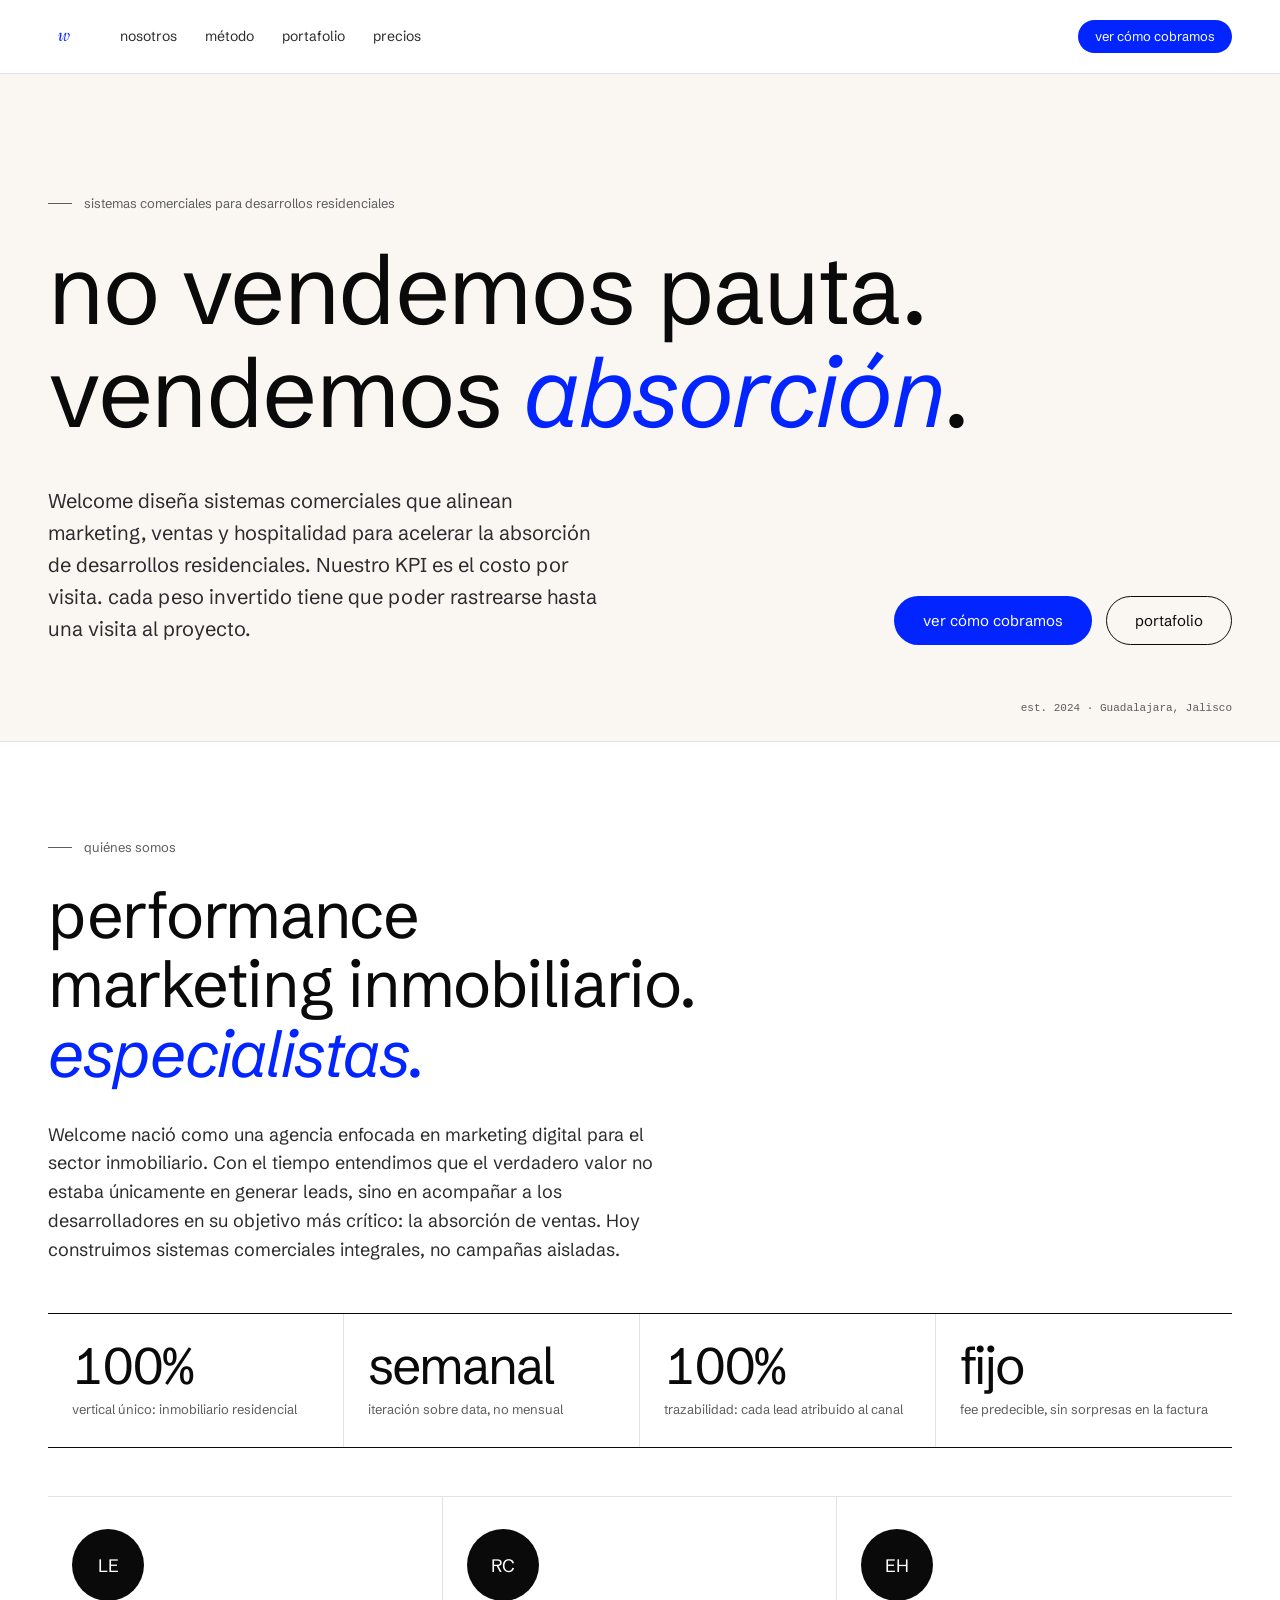
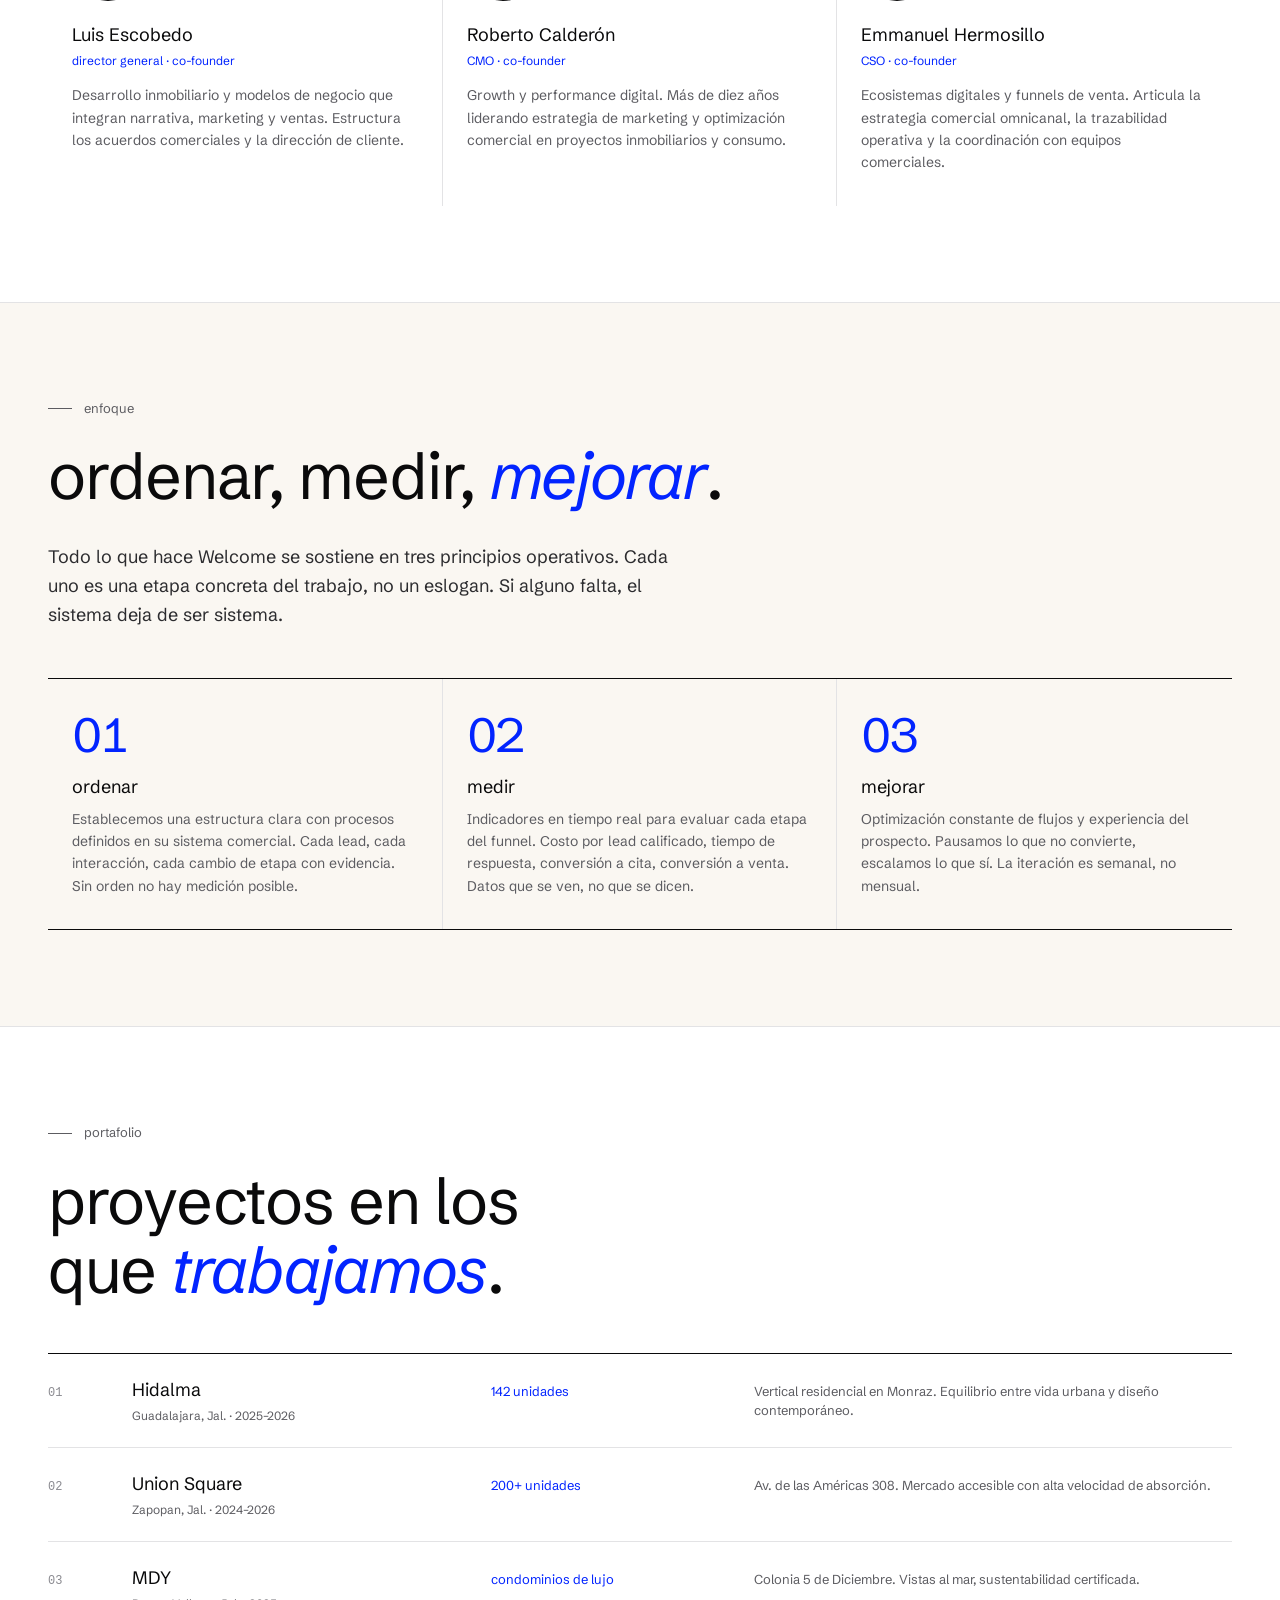
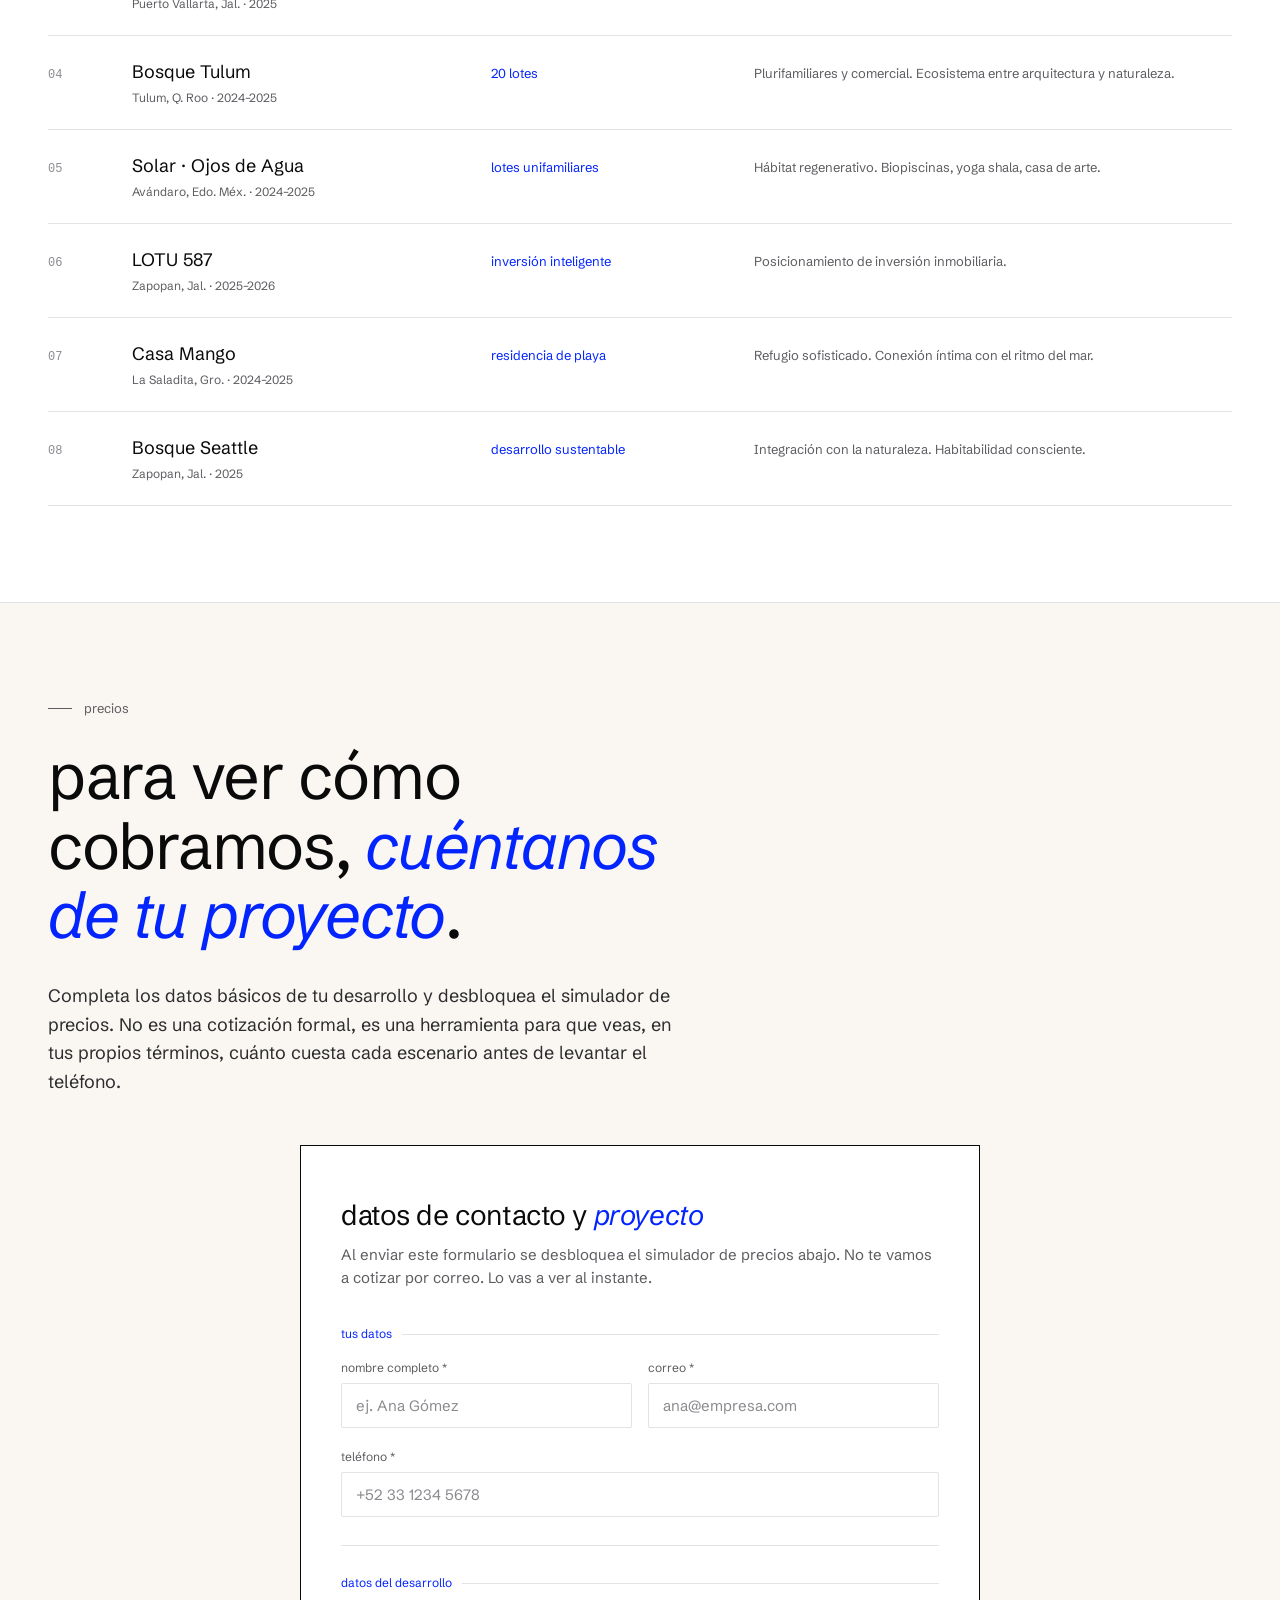
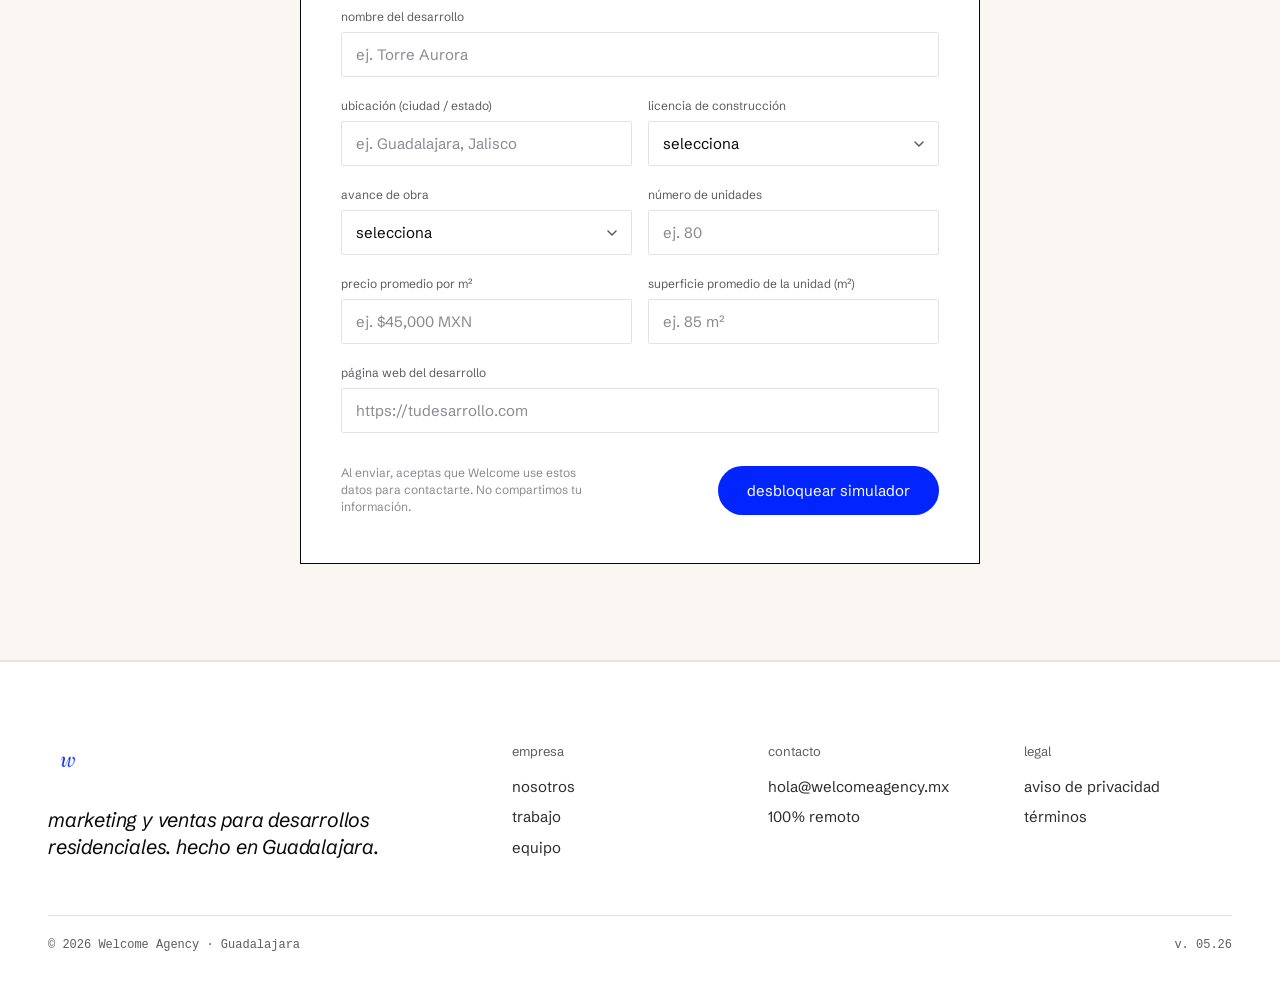
==== index.html @ b86a1d97 "Initial commit: Welcome Agency landing site" ====
<!doctype html>
<html lang="es">
<head>
<meta charset="utf-8">
<title>Welcome Agency | sistemas comerciales para desarrollos residenciales</title>
<meta name="viewport" content="width=device-width, initial-scale=1">
<meta name="description" content="Welcome Agency diseña sistemas comerciales que alinean marketing, ventas y hospitalidad para acelerar la absorción de desarrollos residenciales. Guadalajara, México.">
<link rel="preconnect" href="https://fonts.googleapis.com">
<link rel="preconnect" href="https://fonts.gstatic.com" crossorigin>
<link href="https://fonts.googleapis.com/css2?family=Schibsted+Grotesk:ital,wght@0,400..900;1,400..900&display=swap" rel="stylesheet">
<style>
/* ============================================================
   WELCOME AGENCY — Conversion Landing Page
   Design system: Schibsted Grotesk 400 only, no bold, no serif,
   no uppercase titles, no black-on-blue, no emoji, pill buttons.
   ============================================================ */
:root {
  --welcome-blue:        #0224FF;
  --welcome-blue-deep:   #0118C9;
  --welcome-blue-bright: #2A47FF;
  --welcome-blue-tint:   #E5E8FF;
  --welcome-blue-soft:   #F2F3FF;
  --paper:        #FFFFFF;
  --paper-warm:   #FAF7F2;
  --ink:          #0A0A0B;
  --ink-2:        #2C2C2F;
  --ink-3:        #5C5C61;
  --ink-4:        #8A8A90;
  --rule:         #E3E3E5;
  --font-sans: 'Schibsted Grotesk', 'Helvetica Neue', Helvetica, Arial, sans-serif;
  --font-mono: ui-monospace, 'SF Mono', Menlo, Consolas, monospace;
  --ease: cubic-bezier(.2,.6,.2,1);
}
*, *::before, *::after { box-sizing: border-box; }
html { -webkit-font-smoothing: antialiased; -moz-osx-font-smoothing: grayscale; scroll-behavior: smooth; }
body {
  margin: 0;
  font-family: var(--font-sans);
  font-size: 16px;
  line-height: 1.5;
  color: var(--ink);
  background: var(--paper);
  font-variation-settings: 'wght' 400;
  font-weight: 400;
}
h1,h2,h3,h4,p { margin: 0; font-weight: 400; font-variation-settings: 'wght' 400; }
a { color: inherit; text-decoration: none; }
img { display: block; max-width: 100%; }
strong, b { font-weight: 400; font-style: italic; }

/* ---- NAV ---- */
.nav {
  display: flex; align-items: center; justify-content: space-between;
  padding: 20px 48px;
  border-bottom: 1px solid var(--rule);
  background: #fff;
  position: sticky; top: 0; z-index: 20;
}
.nav__logo { height: 32px; width: 32px; object-fit: contain; }
.nav__links { display: flex; gap: 28px; font-size: 14px; }
.nav__links a { color: var(--ink-2); transition: color .18s var(--ease); }
.nav__links a:hover { color: var(--welcome-blue); }
.nav__left { display: flex; align-items: center; gap: 40px; }
.btn {
  font-family: inherit; font-weight: 400; font-size: 14px;
  border: 1px solid transparent; cursor: pointer;
  border-radius: 999px;
  transition: all .18s var(--ease);
  display: inline-flex; align-items: center; gap: 8px;
  text-decoration: none; line-height: 1;
  padding: 13px 22px;
  background: var(--welcome-blue); color: #fff;
}
.btn:hover { background: var(--welcome-blue-deep); }
.btn--sm { padding: 9px 16px; font-size: 13px; }
.btn--secondary { background: transparent; color: var(--ink); border-color: var(--ink); }
.btn--secondary:hover { background: var(--ink); color: #fff; }
.btn--white { background: #fff; color: var(--welcome-blue); }
.btn--white:hover { background: var(--welcome-blue-tint); }
.btn--lg { padding: 16px 28px; font-size: 15px; }

/* ---- SECTIONS ---- */
.section { padding: 96px 48px; border-bottom: 1px solid var(--rule); }
.section--warm { background: var(--paper-warm); }
.section--blue { background: var(--welcome-blue); color: #fff; border-bottom-color: var(--welcome-blue-deep); }
.section__inner { max-width: 1200px; margin: 0 auto; }
.section__eyebrow { font-size: 13px; color: var(--ink-3); margin-bottom: 24px; display: flex; align-items: center; gap: 12px; }
.section__eyebrow::before { content: ''; width: 24px; height: 1px; background: currentColor; flex-shrink: 0; }
.section--blue .section__eyebrow { color: rgba(255,255,255,.7); }
.section--blue .section__eyebrow::before { background: rgba(255,255,255,.5); }
.section__title {
  font-size: clamp(36px, 5vw, 64px);
  line-height: 1.08; letter-spacing: -.02em;
  max-width: 18ch; text-wrap: balance;
  margin-bottom: 32px;
}
.section__title em { font-style: italic; color: var(--welcome-blue); }
.section--blue .section__title em { color: rgba(255,255,255,.85); }
.section__desc {
  font-size: 18px; line-height: 1.6; color: var(--ink-2);
  max-width: 58ch; margin-bottom: 48px;
}
.section--blue .section__desc { color: rgba(255,255,255,.88); }

/* ---- HERO ---- */
.hero { padding: 120px 48px 96px; background: var(--paper-warm); position: relative; border-bottom: 1px solid var(--rule); }
.hero__inner { max-width: 1200px; margin: 0 auto; }
.hero__title {
  font-size: clamp(48px, 7.5vw, 96px);
  line-height: 1.08; letter-spacing: -.015em;
  max-width: 16ch; text-wrap: balance;
  margin-bottom: 40px;
}
.hero__title em { font-style: italic; color: var(--welcome-blue); }
.hero__below { display: grid; grid-template-columns: 1fr 1fr; gap: 64px; align-items: end; }
.hero__desc { font-size: 20px; line-height: 1.6; color: var(--ink-2); max-width: 46ch; }
.hero__actions { display: flex; gap: 14px; justify-content: flex-end; }
.hero__meta { position: absolute; bottom: 24px; right: 48px; font-family: var(--font-mono); font-size: 11px; color: var(--ink-3); }

/* ---- STATS ROW ---- */
.stats-row {
  display: grid; grid-template-columns: repeat(4, 1fr);
  border-top: 1px solid var(--ink); border-bottom: 1px solid var(--ink);
  margin-top: 48px;
}
.stats-row--blue { border-color: rgba(255,255,255,.3); }
.stat-cell { padding: 28px 24px; border-right: 1px solid var(--rule); }
.stat-cell:last-child { border-right: 0; }
.stats-row--blue .stat-cell { border-right-color: rgba(255,255,255,.2); }
.stat-cell__val {
  font-size: clamp(36px, 4vw, 56px);
  line-height: .95; letter-spacing: -.04em;
  font-variant-numeric: tabular-nums;
  margin-bottom: 10px;
}
.stat-cell__label { font-size: 13px; color: var(--ink-3); line-height: 1.45; }
.stats-row--blue .stat-cell__label { color: rgba(255,255,255,.7); }

/* ---- TEAM ---- */
.team-grid { display: grid; grid-template-columns: repeat(3, 1fr); gap: 0; border-top: 1px solid var(--rule); margin-top: 48px; }
.team-card { padding: 32px 24px; border-right: 1px solid var(--rule); }
.team-card:last-child { border-right: 0; }
.team-card__avatar {
  width: 72px; height: 72px; border-radius: 999px;
  background: var(--ink); color: #fff;
  display: flex; align-items: center; justify-content: center;
  font-size: 18px; margin-bottom: 20px;
  overflow: hidden;
}
.team-card__avatar img { width: 100%; height: 100%; object-fit: cover; }
.team-card__name { font-size: 18px; margin-bottom: 4px; }
.team-card__role { font-size: 12px; color: var(--welcome-blue); margin-bottom: 14px; }
.team-card__desc { font-size: 14px; line-height: 1.6; color: var(--ink-3); }

/* ---- PORTFOLIO ---- */
.portfolio-list { border-top: 1px solid var(--ink); margin-top: 48px; }
.portfolio-row {
  display: grid; grid-template-columns: 60px 1.4fr 1fr 2fr;
  gap: 24px; padding: 22px 0; border-bottom: 1px solid var(--rule);
  align-items: baseline;
  transition: background .18s var(--ease);
}
.portfolio-row:hover { background: var(--paper-warm); }
.portfolio-row__idx { font-family: var(--font-mono); font-size: 12px; color: var(--ink-4); }
.portfolio-row__name { font-size: 18px; }
.portfolio-row__meta { font-size: 12px; color: var(--ink-3); margin-top: 4px; }
.portfolio-row__type { font-size: 13px; color: var(--welcome-blue); }
.portfolio-row__note { font-size: 13px; color: var(--ink-3); line-height: 1.5; }

/* ---- METHOD ---- */
.method-grid {
  display: grid; grid-template-columns: repeat(3, 1fr);
  border-top: 1px solid var(--ink); border-bottom: 1px solid var(--ink);
  margin-top: 48px;
}
.method-step { padding: 32px 24px; border-right: 1px solid var(--rule); }
.method-step:last-child { border-right: 0; }
.method-step__num { font-size: 48px; line-height: 1; letter-spacing: -.04em; color: var(--welcome-blue); font-variant-numeric: tabular-nums; margin-bottom: 14px; }
.method-step__name { font-size: 18px; margin-bottom: 8px; }
.method-step__desc { font-size: 14px; color: var(--ink-3); line-height: 1.6; }

/* ---- GATE FORM ---- */
.gate { position: relative; }
.gate__form-wrap {
  max-width: 680px; margin: 0 auto;
  background: var(--paper); border: 1px solid var(--ink);
  padding: 48px 40px;
}
.gate__form-title { font-size: 28px; letter-spacing: -.015em; margin-bottom: 8px; }
.gate__form-title em { font-style: italic; color: var(--welcome-blue); }
.gate__form-sub { font-size: 15px; color: var(--ink-3); margin-bottom: 36px; line-height: 1.5; }
.form-group { margin-bottom: 20px; }
.form-label { display: block; font-size: 12px; color: var(--ink-3); margin-bottom: 6px; }
.form-input {
  width: 100%; padding: 12px 14px;
  border: 1px solid var(--rule); border-radius: 2px;
  font-family: var(--font-sans); font-size: 15px;
  color: var(--ink); background: var(--paper);
  transition: border-color .18s var(--ease);
  outline: none;
}
.form-input:focus { border-color: var(--welcome-blue); }
.form-input::placeholder { color: var(--ink-4); }
select.form-input { -webkit-appearance: none; appearance: none; background-image: url("data:image/svg+xml,%3Csvg width='10' height='6' viewBox='0 0 10 6' fill='none' xmlns='http://www.w3.org/2000/svg'%3E%3Cpath d='M1 1l4 4 4-4' stroke='%235C5C61' stroke-width='1.5' stroke-linecap='round' stroke-linejoin='round'/%3E%3C/svg%3E"); background-repeat: no-repeat; background-position: right 14px center; padding-right: 36px; }
.form-row { display: grid; grid-template-columns: 1fr 1fr; gap: 16px; }
.form-divider { border: 0; border-top: 1px solid var(--rule); margin: 28px 0; }
.form-section-label { font-size: 12px; color: var(--welcome-blue); margin-bottom: 16px; display: flex; align-items: center; gap: 10px; }
.form-section-label::after { content: ''; flex: 1; height: 1px; background: var(--rule); }
.gate__form-footer { margin-top: 32px; display: flex; align-items: center; justify-content: space-between; gap: 16px; }
.gate__form-note { font-size: 12px; color: var(--ink-4); max-width: 36ch; line-height: 1.4; }

/* ---- COTIZADOR (hidden until form submitted) ---- */
.cotizador { display: none; }
.cotizador.is-visible { display: block; }

/* Simulator controls */
.sim-box { border: 1px solid var(--ink); background: var(--paper); margin-top: 40px; }
.sim-box__head { padding: 24px 28px; border-bottom: 1px solid var(--ink); background: var(--paper-warm); }
.sim-box__head h3 { font-size: 24px; letter-spacing: -.015em; margin-bottom: 4px; }
.sim-box__head p { font-size: 13px; color: var(--ink-3); line-height: 1.5; }
.sim-box__body { padding: 32px 28px; }
.sim-row { margin-bottom: 32px; }
.sim-row:last-child { margin-bottom: 0; }
.sim-row__label { font-size: 12px; color: var(--ink-3); margin-bottom: 12px; display: block; }

/* Tier picker */
.tier-pick { display: grid; grid-template-columns: 1fr 1fr; border: 1px solid var(--rule); }
.tier-btn {
  appearance: none; border: 0; background: var(--paper);
  padding: 16px 18px; text-align: left; cursor: pointer;
  font-family: var(--font-sans); border-right: 1px solid var(--rule);
  transition: all .18s var(--ease); color: var(--ink);
}
.tier-btn:last-child { border-right: 0; }
.tier-btn:hover:not(.is-active) { background: var(--paper-warm); }
.tier-btn.is-active { background: var(--welcome-blue); color: #fff; }
.tier-btn__name { font-size: 14px; margin-bottom: 3px; }
.tier-btn__meta { font-size: 11px; color: var(--ink-3); line-height: 1.35; }
.tier-btn.is-active .tier-btn__meta { color: rgba(255,255,255,.82); }

/* Stepper */
.stepper { display: flex; align-items: center; border: 1px solid var(--rule); width: fit-content; }
.stepper__btn {
  appearance: none; border: 0; background: var(--paper);
  font-family: var(--font-sans); width: 44px; height: 44px;
  font-size: 20px; cursor: pointer; color: var(--ink);
  transition: background .18s var(--ease); line-height: 1;
}
.stepper__btn:hover:not(:disabled) { background: var(--paper-warm); }
.stepper__btn:disabled { color: var(--ink-4); cursor: not-allowed; }
.stepper__val {
  min-width: 80px; text-align: center;
  font-size: 20px; font-variant-numeric: tabular-nums;
  border-left: 1px solid var(--rule); border-right: 1px solid var(--rule);
  padding: 10px 0; line-height: 1;
}
.stepper__meta { font-size: 12px; color: var(--ink-3); margin-top: 8px; }

/* Slider */
.slider { position: relative; padding: 6px 0 0; }
.slider__track { height: 4px; background: var(--rule); position: relative; border-radius: 2px; }
.slider__fill { position: absolute; left: 0; top: 0; height: 100%; background: var(--welcome-blue); border-radius: 2px; transition: width 80ms var(--ease); }
.slider input[type=range] {
  -webkit-appearance: none; appearance: none;
  width: 100%; height: 36px; background: transparent;
  cursor: pointer; position: absolute; top: -16px; left: 0; margin: 0;
}
.slider input[type=range]::-webkit-slider-thumb {
  -webkit-appearance: none; width: 20px; height: 20px; border-radius: 50%;
  background: var(--welcome-blue); border: 3px solid var(--paper);
  box-shadow: 0 1px 4px rgba(10,10,11,.15); cursor: pointer;
}
.slider input[type=range]::-moz-range-thumb {
  width: 20px; height: 20px; border-radius: 50%;
  background: var(--welcome-blue); border: 3px solid var(--paper);
  box-shadow: 0 1px 4px rgba(10,10,11,.15); cursor: pointer;
}
.slider__ends { display: flex; justify-content: space-between; margin-top: 14px; font-size: 11px; color: var(--ink-3); }

/* Hero numbers */
.sim-hero { display: grid; grid-template-columns: 1.4fr 1fr; margin-top: 32px; border: 1px solid var(--ink); }
.sim-hero__cell { padding: 36px 32px 32px; }
.sim-hero__cell--blue { background: var(--welcome-blue); color: #fff; }
.sim-hero__cell--ink { background: var(--ink); color: #fff; }
.sim-hero__label { font-size: 11px; letter-spacing: .1em; color: rgba(255,255,255,.7); margin-bottom: 18px; }
.sim-hero__num { font-size: clamp(48px, 8vw, 80px); line-height: .92; letter-spacing: -.04em; font-variant-numeric: tabular-nums; margin-bottom: 14px; }
.sim-hero__meta { font-size: 13px; color: rgba(255,255,255,.78); line-height: 1.4; }
.sim-msg {
  margin-top: 24px; padding: 18px 22px;
  background: var(--paper-warm); border-left: 3px solid var(--welcome-blue);
  font-size: 14px; line-height: 1.55; color: var(--ink-2);
}
.sim-foot {
  padding: 18px 28px; border-top: 1px solid var(--rule);
  background: var(--paper-warm); font-size: 11px; color: var(--ink-3); line-height: 1.6;
}

/* ---- PACKAGES ---- */
.tiers { display: grid; grid-template-columns: 1fr 1fr; border-top: 1px solid var(--ink); border-bottom: 1px solid var(--ink); margin-top: 40px; }
.tier { padding: 40px 28px; border-right: 1px solid var(--rule); display: flex; flex-direction: column; }
.tier:last-child { border-right: 0; }
.tier--blue { background: var(--welcome-blue); color: #fff; }
.tier__eyebrow { font-size: 12px; color: var(--ink-3); margin-bottom: 8px; }
.tier--blue .tier__eyebrow { color: rgba(255,255,255,.7); }
.tier__name { font-size: 28px; letter-spacing: -.015em; margin-bottom: 6px; }
.tier__name em { font-style: italic; }
.tier__tagline { font-size: 14px; color: var(--ink-3); margin-bottom: 20px; line-height: 1.5; }
.tier--blue .tier__tagline { color: rgba(255,255,255,.8); }
.tier__kpi { background: var(--paper-warm); padding: 12px 14px; margin-bottom: 20px; border-left: 2px solid var(--welcome-blue); }
.tier--blue .tier__kpi { background: rgba(255,255,255,.12); border-left-color: #fff; }
.tier__kpi-label { font-size: 10px; color: var(--welcome-blue); margin-bottom: 2px; }
.tier--blue .tier__kpi-label { color: rgba(255,255,255,.8); }
.tier__kpi-val { font-size: 14px; }
.tier__list { list-style: none; padding: 0; margin: 0; flex: 1; }
.tier__list li { padding: 12px 0; border-bottom: 1px solid var(--rule); font-size: 14px; line-height: 1.5; color: var(--ink-2); display: flex; gap: 12px; }
.tier__list li:last-child { border-bottom: 0; }
.tier--blue .tier__list li { border-bottom-color: rgba(255,255,255,.18); color: rgba(255,255,255,.92); }
.tier__list-num { font-family: var(--font-mono); font-size: 11px; color: var(--welcome-blue); padding-top: 3px; flex-shrink: 0; }
.tier--blue .tier__list-num { color: rgba(255,255,255,.7); }
.tier__note { margin-top: 20px; font-size: 12px; color: var(--ink-3); line-height: 1.55; padding-top: 16px; border-top: 1px solid var(--rule); }
.tier--blue .tier__note { color: rgba(255,255,255,.7); border-top-color: rgba(255,255,255,.2); }

/* ---- DD CTA ---- */
.dd-cta { text-align: center; max-width: 640px; margin: 0 auto; }
.dd-cta__title { font-size: clamp(32px, 4vw, 48px); line-height: 1.08; letter-spacing: -.02em; margin-bottom: 20px; text-wrap: balance; }
.dd-cta__title em { font-style: italic; color: rgba(255,255,255,.85); }
.dd-cta__desc { font-size: 17px; color: rgba(255,255,255,.85); line-height: 1.55; margin-bottom: 36px; }
.dd-steps { display: grid; grid-template-columns: repeat(3, 1fr); gap: 0; border-top: 1px solid rgba(255,255,255,.3); border-bottom: 1px solid rgba(255,255,255,.3); margin-bottom: 40px; }
.dd-step { padding: 24px 20px; border-right: 1px solid rgba(255,255,255,.2); text-align: left; }
.dd-step:last-child { border-right: 0; }
.dd-step__num { font-size: 32px; line-height: 1; color: rgba(255,255,255,.5); letter-spacing: -.03em; margin-bottom: 10px; font-variant-numeric: tabular-nums; }
.dd-step__name { font-size: 15px; margin-bottom: 6px; }
.dd-step__desc { font-size: 13px; color: rgba(255,255,255,.7); line-height: 1.5; }

/* ---- TERMS ---- */
.terms-grid { display: grid; grid-template-columns: 1fr 1fr; gap: 0; border-top: 1px solid var(--rule); margin-top: 40px; }
.terms-item { display: grid; grid-template-columns: 40px 1fr; gap: 14px; padding: 24px 0; padding-right: 28px; border-bottom: 1px solid var(--rule); border-right: 1px solid var(--rule); align-items: start; }
.terms-item:nth-child(2n) { border-right: 0; padding-right: 0; padding-left: 28px; }
.terms-item__num { font-family: var(--font-mono); font-size: 12px; color: var(--welcome-blue); padding-top: 2px; }
.terms-item h4 { font-size: 15px; margin-bottom: 6px; }
.terms-item p { font-size: 13px; color: var(--ink-3); line-height: 1.6; }

/* ---- CONTACT CARD ---- */
.contact-card { border: 1px solid var(--ink); background: var(--welcome-blue); color: #fff; padding: 32px 28px; max-width: 380px; }
.contact-card__eyebrow { font-size: 11px; color: rgba(255,255,255,.6); margin-bottom: 14px; }
.contact-card__name { font-size: 22px; margin-bottom: 4px; }
.contact-card__role { font-size: 13px; color: rgba(255,255,255,.75); margin-bottom: 20px; }
.contact-card dl { margin: 0; border-top: 1px solid rgba(255,255,255,.3); padding-top: 14px; }
.contact-card dl > div { display: flex; justify-content: space-between; gap: 12px; padding: 6px 0; font-size: 13px; }
.contact-card dt { color: rgba(255,255,255,.6); }
.contact-card dd { margin: 0; color: #fff; text-align: right; }

/* ---- FOOTER ---- */
.footer {
  background: #fff; padding: 80px 48px 32px; border-top: 1px solid var(--rule);
}
.footer__inner { max-width: 1200px; margin: 0 auto; }
.footer__grid { display: grid; grid-template-columns: 2fr 1fr 1fr 1fr; gap: 48px; padding-bottom: 48px; border-bottom: 1px solid var(--rule); }
.footer__logo { height: 40px; width: 40px; margin-bottom: 24px; }
.footer__tagline { font-style: italic; font-size: 20px; line-height: 1.35; color: var(--ink); max-width: 28ch; letter-spacing: -.01em; }
.footer__col-header { font-size: 13px; color: var(--ink-3); margin-bottom: 14px; }
.footer__col-link { font-size: 15px; margin-bottom: 8px; color: var(--ink-2); cursor: pointer; transition: color .18s; }
.footer__col-link:hover { color: var(--welcome-blue); }
.footer__bottom { padding-top: 20px; display: flex; justify-content: space-between; font-size: 12px; color: var(--ink-3); font-family: var(--font-mono); }

/* ---- REVEAL ---- */
.reveal { opacity: 0; transform: translateY(12px); transition: opacity .6s var(--ease), transform .6s var(--ease); }
.reveal.visible { opacity: 1; transform: translateY(0); }

/* ---- RESPONSIVE ---- */
@media (max-width: 960px) {
  .nav, .hero, .section, .footer { padding-left: 24px; padding-right: 24px; }
  .hero__below { grid-template-columns: 1fr; gap: 32px; }
  .hero__actions { justify-content: flex-start; }
  .stats-row { grid-template-columns: 1fr 1fr; }
  .stat-cell:nth-child(2) { border-right: 0; }
  .stat-cell:nth-child(2) ~ .stat-cell:nth-child(3) { border-right: 1px solid var(--rule); }
  .team-grid { grid-template-columns: 1fr; }
  .team-card { border-right: 0; border-bottom: 1px solid var(--rule); }
  .team-card:last-child { border-bottom: 0; }
  .portfolio-row { grid-template-columns: 40px 1fr; gap: 10px; }
  .portfolio-row__type, .portfolio-row__note { grid-column: 2; }
  .method-grid { grid-template-columns: 1fr; }
  .method-step { border-right: 0; border-bottom: 1px solid var(--rule); }
  .method-step:last-child { border-bottom: 0; }
  .tiers { grid-template-columns: 1fr; }
  .tier { border-right: 0; border-bottom: 1px solid var(--rule); }
  .tier:last-child { border-bottom: 0; }
  .sim-hero { grid-template-columns: 1fr; }
  .dd-steps { grid-template-columns: 1fr; }
  .dd-step { border-right: 0; border-bottom: 1px solid rgba(255,255,255,.2); }
  .dd-step:last-child { border-bottom: 0; }
  .terms-grid { grid-template-columns: 1fr; }
  .terms-item { border-right: 0; padding-right: 0; }
  .terms-item:nth-child(2n) { padding-left: 0; }
  .footer__grid { grid-template-columns: 1fr 1fr; }
  .form-row { grid-template-columns: 1fr; }
}
@media (max-width: 600px) {
  .nav__links { display: none; }
  .stats-row { grid-template-columns: 1fr; }
  .stat-cell { border-right: 0; border-bottom: 1px solid var(--rule); }
  .stat-cell:last-child { border-bottom: 0; }
  .hero__title { font-size: clamp(36px, 10vw, 64px); }
  .tier-pick { grid-template-columns: 1fr; }
  .tier-btn { border-right: 0; border-bottom: 1px solid var(--rule); }
  .tier-btn:last-child { border-bottom: 0; }
  .footer__grid { grid-template-columns: 1fr; }
}

/* ---- FORM GATE SUCCESS STATE ---- */
.gate-success { display: none; text-align: center; padding: 48px 32px; border: 1px solid var(--welcome-blue); background: var(--welcome-blue-soft); }
.gate-success.is-visible { display: block; }
.gate-success h3 { font-size: 24px; margin-bottom: 12px; letter-spacing: -.015em; }
.gate-success p { font-size: 15px; color: var(--ink-2); }
</style>
</head>
<body>

<!-- ======== NAV ======== -->
<nav class="nav">
  <div class="nav__left">
    <a href="#top"><img src="assets/logo-w-blue.png" alt="Welcome" class="nav__logo"></a>
    <div class="nav__links">
      <a href="#nosotros">nosotros</a>
      <a href="#metodo">m&eacute;todo</a>
      <a href="#portafolio">portafolio</a>
      <a href="#precios">precios</a>
    </div>
  </div>
  <a href="#precios" class="btn btn--sm">ver c&oacute;mo cobramos</a>
</nav>

<!-- ======== HERO ======== -->
<section class="hero" id="top">
  <div class="hero__inner">
    <div class="section__eyebrow reveal">sistemas comerciales para desarrollos residenciales</div>
    <h1 class="hero__title reveal">
      no vendemos pauta. vendemos <em>absorci&oacute;n</em>.
    </h1>
    <div class="hero__below reveal">
      <p class="hero__desc">
        Welcome dise&ntilde;a sistemas comerciales que alinean marketing, ventas y hospitalidad
        para acelerar la absorci&oacute;n de desarrollos residenciales. Nuestro KPI es el
        costo por visita. cada peso invertido tiene que poder rastrearse hasta una
        visita al proyecto.
      </p>
      <div class="hero__actions">
        <a href="#precios" class="btn btn--lg">ver c&oacute;mo cobramos</a>
        <a href="#portafolio" class="btn btn--secondary btn--lg">portafolio</a>
      </div>
    </div>
  </div>
  <div class="hero__meta">est. 2024 &middot; Guadalajara, Jalisco</div>
</section>

<!-- ======== NOSOTROS ======== -->
<section class="section" id="nosotros">
  <div class="section__inner">
    <div class="section__eyebrow reveal">qui&eacute;nes somos</div>
    <h2 class="section__title reveal">performance marketing inmobiliario. <em>especialistas.</em></h2>
    <p class="section__desc reveal">
      Welcome naci&oacute; como una agencia enfocada en marketing digital para el sector inmobiliario.
      Con el tiempo entendimos que el verdadero valor no estaba &uacute;nicamente en generar leads,
      sino en acompa&ntilde;ar a los desarrolladores en su objetivo m&aacute;s cr&iacute;tico: la absorci&oacute;n de ventas.
      Hoy construimos sistemas comerciales integrales, no campa&ntilde;as aisladas.
    </p>
    <div class="stats-row reveal">
      <div class="stat-cell">
        <div class="stat-cell__val">100%</div>
        <div class="stat-cell__label">vertical &uacute;nico: inmobiliario residencial</div>
      </div>
      <div class="stat-cell">
        <div class="stat-cell__val">semanal</div>
        <div class="stat-cell__label">iteraci&oacute;n sobre data, no mensual</div>
      </div>
      <div class="stat-cell">
        <div class="stat-cell__val">100%</div>
        <div class="stat-cell__label">trazabilidad: cada lead atribuido al canal</div>
      </div>
      <div class="stat-cell">
        <div class="stat-cell__val">fijo</div>
        <div class="stat-cell__label">fee predecible, sin sorpresas en la factura</div>
      </div>
    </div>

    <!-- Team -->
    <div class="team-grid reveal">
      <div class="team-card">
        <div class="team-card__avatar">LE</div>
        <div class="team-card__name">Luis Escobedo</div>
        <div class="team-card__role">director general &middot; co-founder</div>
        <div class="team-card__desc">Desarrollo inmobiliario y modelos de negocio que integran narrativa, marketing y ventas. Estructura los acuerdos comerciales y la direcci&oacute;n de cliente.</div>
      </div>
      <div class="team-card">
        <div class="team-card__avatar">RC</div>
        <div class="team-card__name">Roberto Calder&oacute;n</div>
        <div class="team-card__role">CMO &middot; co-founder</div>
        <div class="team-card__desc">Growth y performance digital. M&aacute;s de diez a&ntilde;os liderando estrategia de marketing y optimizaci&oacute;n comercial en proyectos inmobiliarios y consumo.</div>
      </div>
      <div class="team-card">
        <div class="team-card__avatar">EH</div>
        <div class="team-card__name">Emmanuel Hermosillo</div>
        <div class="team-card__role">CSO &middot; co-founder</div>
        <div class="team-card__desc">Ecosistemas digitales y funnels de venta. Articula la estrategia comercial omnicanal, la trazabilidad operativa y la coordinaci&oacute;n con equipos comerciales.</div>
      </div>
    </div>
  </div>
</section>

<!-- ======== METODO ======== -->
<section class="section section--warm" id="metodo">
  <div class="section__inner">
    <div class="section__eyebrow reveal">enfoque</div>
    <h2 class="section__title reveal">ordenar, medir, <em>mejorar</em>.</h2>
    <p class="section__desc reveal">
      Todo lo que hace Welcome se sostiene en tres principios operativos. Cada uno es una etapa concreta del trabajo, no un eslogan. Si alguno falta, el sistema deja de ser sistema.
    </p>
    <div class="method-grid reveal">
      <div class="method-step">
        <div class="method-step__num">01</div>
        <div class="method-step__name">ordenar</div>
        <div class="method-step__desc">Establecemos una estructura clara con procesos definidos en su sistema comercial. Cada lead, cada interacci&oacute;n, cada cambio de etapa con evidencia. Sin orden no hay medici&oacute;n posible.</div>
      </div>
      <div class="method-step">
        <div class="method-step__num">02</div>
        <div class="method-step__name">medir</div>
        <div class="method-step__desc">Indicadores en tiempo real para evaluar cada etapa del funnel. Costo por lead calificado, tiempo de respuesta, conversi&oacute;n a cita, conversi&oacute;n a venta. Datos que se ven, no que se dicen.</div>
      </div>
      <div class="method-step">
        <div class="method-step__num">03</div>
        <div class="method-step__name">mejorar</div>
        <div class="method-step__desc">Optimizaci&oacute;n constante de flujos y experiencia del prospecto. Pausamos lo que no convierte, escalamos lo que s&iacute;. La iteraci&oacute;n es semanal, no mensual.</div>
      </div>
    </div>
  </div>
</section>

<!-- ======== PORTAFOLIO ======== -->
<section class="section" id="portafolio">
  <div class="section__inner">
    <div class="section__eyebrow reveal">portafolio</div>
    <h2 class="section__title reveal">proyectos en los que <em>trabajamos</em>.</h2>
    <div class="portfolio-list reveal">
      <div class="portfolio-row">
        <div class="portfolio-row__idx">01</div>
        <div><div class="portfolio-row__name">Hidalma</div><div class="portfolio-row__meta">Guadalajara, Jal. &middot; 2025&ndash;2026</div></div>
        <div class="portfolio-row__type">142 unidades</div>
        <div class="portfolio-row__note">Vertical residencial en Monraz. Equilibrio entre vida urbana y dise&ntilde;o contempor&aacute;neo.</div>
      </div>
      <div class="portfolio-row">
        <div class="portfolio-row__idx">02</div>
        <div><div class="portfolio-row__name">Union Square</div><div class="portfolio-row__meta">Zapopan, Jal. &middot; 2024&ndash;2026</div></div>
        <div class="portfolio-row__type">200+ unidades</div>
        <div class="portfolio-row__note">Av. de las Am&eacute;ricas 308. Mercado accesible con alta velocidad de absorci&oacute;n.</div>
      </div>
      <div class="portfolio-row">
        <div class="portfolio-row__idx">03</div>
        <div><div class="portfolio-row__name">MDY</div><div class="portfolio-row__meta">Puerto Vallarta, Jal. &middot; 2025</div></div>
        <div class="portfolio-row__type">condominios de lujo</div>
        <div class="portfolio-row__note">Colonia 5 de Diciembre. Vistas al mar, sustentabilidad certificada.</div>
      </div>
      <div class="portfolio-row">
        <div class="portfolio-row__idx">04</div>
        <div><div class="portfolio-row__name">Bosque Tulum</div><div class="portfolio-row__meta">Tulum, Q. Roo &middot; 2024&ndash;2025</div></div>
        <div class="portfolio-row__type">20 lotes</div>
        <div class="portfolio-row__note">Plurifamiliares y comercial. Ecosistema entre arquitectura y naturaleza.</div>
      </div>
      <div class="portfolio-row">
        <div class="portfolio-row__idx">05</div>
        <div><div class="portfolio-row__name">Solar &middot; Ojos de Agua</div><div class="portfolio-row__meta">Av&aacute;ndaro, Edo. M&eacute;x. &middot; 2024&ndash;2025</div></div>
        <div class="portfolio-row__type">lotes unifamiliares</div>
        <div class="portfolio-row__note">H&aacute;bitat regenerativo. Biopiscinas, yoga shala, casa de arte.</div>
      </div>
      <div class="portfolio-row">
        <div class="portfolio-row__idx">06</div>
        <div><div class="portfolio-row__name">LOTU 587</div><div class="portfolio-row__meta">Zapopan, Jal. &middot; 2025&ndash;2026</div></div>
        <div class="portfolio-row__type">inversi&oacute;n inteligente</div>
        <div class="portfolio-row__note">Posicionamiento de inversi&oacute;n inmobiliaria.</div>
      </div>
      <div class="portfolio-row">
        <div class="portfolio-row__idx">07</div>
        <div><div class="portfolio-row__name">Casa Mango</div><div class="portfolio-row__meta">La Saladita, Gro. &middot; 2024&ndash;2025</div></div>
        <div class="portfolio-row__type">residencia de playa</div>
        <div class="portfolio-row__note">Refugio sofisticado. Conexi&oacute;n &iacute;ntima con el ritmo del mar.</div>
      </div>
      <div class="portfolio-row">
        <div class="portfolio-row__idx">08</div>
        <div><div class="portfolio-row__name">Bosque Seattle</div><div class="portfolio-row__meta">Zapopan, Jal. &middot; 2025</div></div>
        <div class="portfolio-row__type">desarrollo sustentable</div>
        <div class="portfolio-row__note">Integraci&oacute;n con la naturaleza. Habitabilidad consciente.</div>
      </div>
    </div>
  </div>
</section>

<!-- ======== PRECIOS — GATE ======== -->
<section class="section section--warm gate" id="precios">
  <div class="section__inner">
    <div class="section__eyebrow reveal">precios</div>
    <h2 class="section__title reveal">para ver c&oacute;mo cobramos, <em>cu&eacute;ntanos de tu proyecto</em>.</h2>
    <p class="section__desc reveal">
      Completa los datos b&aacute;sicos de tu desarrollo y desbloquea el simulador de precios.
      No es una cotizaci&oacute;n formal, es una herramienta para que veas, en tus propios t&eacute;rminos,
      cu&aacute;nto cuesta cada escenario antes de levantar el tel&eacute;fono.
    </p>

    <!-- FORM -->
    <div class="gate__form-wrap reveal" id="gateForm">
      <div class="gate__form-title">datos de contacto y <em>proyecto</em></div>
      <div class="gate__form-sub">Al enviar este formulario se desbloquea el simulador de precios abajo. No te vamos a cotizar por correo. Lo vas a ver al instante.</div>

      <form id="leadForm" onsubmit="return handleGateSubmit(event)">
        <div class="form-section-label">tus datos</div>
        <div class="form-row">
          <div class="form-group">
            <label class="form-label">nombre completo *</label>
            <input class="form-input" type="text" name="nombre" required placeholder="ej. Ana G&oacute;mez">
          </div>
          <div class="form-group">
            <label class="form-label">correo *</label>
            <input class="form-input" type="email" name="correo" required placeholder="ana@empresa.com">
          </div>
        </div>
        <div class="form-group">
          <label class="form-label">tel&eacute;fono *</label>
          <input class="form-input" type="tel" name="telefono" required placeholder="+52 33 1234 5678">
        </div>

        <hr class="form-divider">
        <div class="form-section-label">datos del desarrollo</div>

        <div class="form-group">
          <label class="form-label">nombre del desarrollo</label>
          <input class="form-input" type="text" name="desarrollo" placeholder="ej. Torre Aurora">
        </div>
        <div class="form-row">
          <div class="form-group">
            <label class="form-label">ubicaci&oacute;n (ciudad / estado)</label>
            <input class="form-input" type="text" name="ubicacion" placeholder="ej. Guadalajara, Jalisco">
          </div>
          <div class="form-group">
            <label class="form-label">licencia de construcci&oacute;n</label>
            <select class="form-input" name="licencia">
              <option value="">selecciona</option>
              <option value="si">s&iacute;, vigente</option>
              <option value="en-tramite">en tr&aacute;mite</option>
              <option value="no">no la tenemos a&uacute;n</option>
            </select>
          </div>
        </div>
        <div class="form-row">
          <div class="form-group">
            <label class="form-label">avance de obra</label>
            <select class="form-input" name="avance">
              <option value="">selecciona</option>
              <option value="preventa">preventa (sin obra)</option>
              <option value="0-30">0&ndash;30%</option>
              <option value="30-60">30&ndash;60%</option>
              <option value="60-90">60&ndash;90%</option>
              <option value="90-100">90&ndash;100% o entregado</option>
            </select>
          </div>
          <div class="form-group">
            <label class="form-label">n&uacute;mero de unidades</label>
            <input class="form-input" type="number" name="unidades" placeholder="ej. 80">
          </div>
        </div>
        <div class="form-row">
          <div class="form-group">
            <label class="form-label">precio promedio por m&sup2;</label>
            <input class="form-input" type="text" name="precio_m2" placeholder="ej. $45,000 MXN">
          </div>
          <div class="form-group">
            <label class="form-label">superficie promedio de la unidad (m&sup2;)</label>
            <input class="form-input" type="text" name="superficie" placeholder="ej. 85 m&sup2;">
          </div>
        </div>
        <div class="form-group">
          <label class="form-label">p&aacute;gina web del desarrollo</label>
          <input class="form-input" type="url" name="web" placeholder="https://tudesarrollo.com">
        </div>

        <div class="gate__form-footer">
          <div class="gate__form-note">Al enviar, aceptas que Welcome use estos datos para contactarte. No compartimos tu informaci&oacute;n.</div>
          <button type="submit" class="btn btn--lg">desbloquear simulador</button>
        </div>
      </form>
    </div>

    <!-- Success message -->
    <div class="gate-success" id="gateSuccess">
      <h3>datos recibidos</h3>
      <p>Baja para ver el simulador de precios. Ya puedes configurar tu escenario.</p>
    </div>
  </div>
</section>

<!-- ======== COTIZADOR (hidden until gate) ======== -->
<div class="cotizador" id="cotizador">

  <!-- Paquetes -->
  <section class="section">
    <div class="section__inner">
      <div class="section__eyebrow reveal">paquetes</div>
      <h2 class="section__title reveal">dos niveles. <em>mismo rigor, distinto alcance</em>.</h2>
      <p class="section__desc reveal">
        Welcome entrega lo mismo en ambos paquetes: estrategia, ejecuci&oacute;n y optimizaci&oacute;n del canal digital.
        En Performance te generamos los leads. En Plus, adem&aacute;s nos sentamos con tu equipo de ventas a convertirlos.
      </p>
      <div class="tiers reveal">
        <article class="tier">
          <div class="tier__eyebrow">paquete 01 &middot; base</div>
          <div class="tier__name">marketing <em>performance</em></div>
          <div class="tier__tagline">Pauta digital con disciplina. Leads calificados al equipo comercial del desarrollador. Ellos los cierran.</div>
          <div class="tier__kpi">
            <div class="tier__kpi-label">KPI defendido</div>
            <div class="tier__kpi-val">costo por lead calificado</div>
          </div>
          <ul class="tier__list">
            <li><span class="tier__list-num">01</span><span>Estrategia y ejecuci&oacute;n de pauta digital: Meta Ads, Google Ads, program&aacute;tico.</span></li>
            <li><span class="tier__list-num">02</span><span>Optimizaci&oacute;n semanal de campa&ntilde;as y creativos.</span></li>
            <li><span class="tier__list-num">03</span><span>Generaci&oacute;n y calificaci&oacute;n de leads bajo definici&oacute;n consensuada.</span></li>
            <li><span class="tier__list-num">04</span><span>Reuni&oacute;n semanal con el director comercial. 30 min: indicadores y siguientes pasos.</span></li>
            <li><span class="tier__list-num">05</span><span>Setup de tracking: p&iacute;xeles, eventos, UTMs y atribuci&oacute;n entre canales.</span></li>
            <li><span class="tier__list-num">06</span><span>Reporte mensual con trazabilidad por campa&ntilde;a, creativo y unidad.</span></li>
          </ul>
          <div class="tier__note">Welcome no se involucra con asesores ni con el equipo comercial por proyecto. La conversi&oacute;n del lead al cierre queda 100% del lado del desarrollador.</div>
        </article>
        <article class="tier tier--blue">
          <div class="tier__eyebrow">paquete 02 &middot; recomendado</div>
          <div class="tier__name">performance <em>plus</em></div>
          <div class="tier__tagline">Todo lo anterior, m&aacute;s involucramiento operativo con el equipo comercial por proyecto.</div>
          <div class="tier__kpi">
            <div class="tier__kpi-label">KPI defendido</div>
            <div class="tier__kpi-val">costo por visita al proyecto</div>
          </div>
          <ul class="tier__list">
            <li><span class="tier__list-num">01</span><span>Todo lo incluido en Marketing Performance.</span></li>
            <li><span class="tier__list-num">02</span><span>Welcome coordina el proceso de calificaci&oacute;n de leads con el equipo comercial.</span></li>
            <li><span class="tier__list-num">03</span><span>Onboarding inicial de 2 d&iacute;as con el equipo. Gu&iacute;as de prospecci&oacute;n y seguimiento.</span></li>
            <li><span class="tier__list-num">04</span><span>Sesi&oacute;n semanal con asesores. Diagn&oacute;stico, qu&eacute; atora, qu&eacute; funciona.</span></li>
            <li><span class="tier__list-num">05</span><span>Auditor&iacute;a de tiempos de respuesta y conversi&oacute;n por etapa del funnel.</span></li>
            <li><span class="tier__list-num">06</span><span>Diagn&oacute;stico continuo del proceso comercial reportado al director comercial.</span></li>
          </ul>
          <div class="tier__note">No incluye al Lead Qualifier / CSR. Esa figura la pone el desarrollador. Welcome la capacita y le da seguimiento operativo.</div>
        </article>
      </div>
    </div>
  </section>

  <!-- Simulador -->
  <section class="section section--warm" id="simulador">
    <div class="section__inner">
      <div class="section__eyebrow reveal">simulador</div>
      <h2 class="section__title reveal">configura tu escenario. <em>ve los n&uacute;meros</em>.</h2>
      <p class="section__desc reveal">
        Mueve las palancas (paquete, n&uacute;mero de proyectos, mix fijo/variable) y ve el deal en tiempo real.
        Todos los montos antes de IVA.
      </p>
      <div class="sim-box reveal">
        <div class="sim-box__head">
          <h3>configuraci&oacute;n a la medida</h3>
          <p>Los descuentos por volumen aplican al contratar varios proyectos en simult&aacute;neo bajo un mismo contrato.</p>
        </div>
        <div class="sim-box__body">
          <!-- Tier -->
          <div class="sim-row">
            <span class="sim-row__label">paquete</span>
            <div class="tier-pick" id="tierPick">
              <button class="tier-btn is-active" data-tier="performance">
                <div class="tier-btn__name">marketing performance</div>
                <div class="tier-btn__meta">base &middot; costo por lead calificado</div>
              </button>
              <button class="tier-btn" data-tier="plus">
                <div class="tier-btn__name">performance plus</div>
                <div class="tier-btn__meta">plus &middot; costo por visita al proyecto</div>
              </button>
            </div>
          </div>
          <!-- Projects -->
          <div class="sim-row">
            <span class="sim-row__label">n&uacute;mero de proyectos</span>
            <div class="stepper">
              <button class="stepper__btn" id="projMinus">&#8722;</button>
              <div class="stepper__val" id="projVal">4</div>
              <button class="stepper__btn" id="projPlus">+</button>
            </div>
            <div class="stepper__meta" id="projMeta">cuatro proyectos</div>
          </div>
          <!-- Slider -->
          <div class="sim-row">
            <span class="sim-row__label">mix fijo / variable</span>
            <div class="slider">
              <div class="slider__track"><div class="slider__fill" id="sliderFill" style="width:100%"></div></div>
              <input type="range" id="feeSlider" min="0" max="3" step="1" value="3">
            </div>
            <div class="slider__ends">
              <span id="sliderL">$45,000 fijo &middot; 0% comisi&oacute;n</span>
              <span id="sliderR">$30,000 fijo + comisi&oacute;n m&aacute;x</span>
            </div>
          </div>
          <!-- Hero numbers -->
          <div class="sim-hero">
            <div class="sim-hero__cell sim-hero__cell--blue">
              <div class="sim-hero__label">fee fijo &middot; proyecto &middot; mes</div>
              <div class="sim-hero__num" id="heroFee">$30,000</div>
              <div class="sim-hero__meta" id="heroFeeMeta">MXN &middot; antes de IVA</div>
            </div>
            <div class="sim-hero__cell sim-hero__cell--ink">
              <div class="sim-hero__label">comisi&oacute;n por unidad vendida</div>
              <div class="sim-hero__num" id="heroVar">0.75%</div>
              <div class="sim-hero__meta">sobre precio de venta &middot; canal digital</div>
            </div>
          </div>
          <div class="sim-msg" id="simMsg"></div>
        </div>
        <div class="sim-foot">
          Pauta digital independiente: m&iacute;nimo $50,000 MXN / mes / proyecto. Previo al arranque se realiza un due diligence del desarrollo para confirmar la factibilidad del modelo. Contrato a 6 meses.
        </div>
      </div>
    </div>
  </section>

  <!-- Terms -->
  <section class="section">
    <div class="section__inner">
      <div class="section__eyebrow reveal">t&eacute;rminos comerciales</div>
      <h2 class="section__title reveal">letra chica, <em>sin trampas</em>.</h2>
      <div class="terms-grid reveal">
        <div class="terms-item">
          <div class="terms-item__num">01</div>
          <div><h4>contrato m&iacute;nimo de seis meses</h4><p>El periodo m&iacute;nimo refleja el tiempo necesario para calibrar la l&iacute;nea base, consolidar la operaci&oacute;n y entregar resultados medibles.</p></div>
        </div>
        <div class="terms-item">
          <div class="terms-item__num">02</div>
          <div><h4>facturaci&oacute;n simult&aacute;nea de proyectos</h4><p>Los montos del simulador asumen que los proyectos contratados se facturan en simult&aacute;neo bajo un mismo contrato. Los descuentos por volumen aplican solo bajo esta condici&oacute;n.</p></div>
        </div>
        <div class="terms-item">
          <div class="terms-item__num">03</div>
          <div><h4>el primer mes es de onboarding</h4><p>Due diligence, setup t&eacute;cnico, definici&oacute;n de KPIs y alineaci&oacute;n con el equipo comercial. Se factura el fee fijo completo. La calibraci&oacute;n de la l&iacute;nea base ocurre del mes dos en adelante.</p></div>
        </div>
        <div class="terms-item">
          <div class="terms-item__num">04</div>
          <div><h4>renovaci&oacute;n con condiciones revisables</h4><p>Al t&eacute;rmino del contrato inicial, las condiciones pueden ser revisadas en funci&oacute;n del desempe&ntilde;o obtenido y la evoluci&oacute;n del portafolio.</p></div>
        </div>
      </div>
    </div>
  </section>

  <!-- DD CTA -->
  <section class="section section--blue" id="due-diligence">
    <div class="section__inner">
      <div class="dd-cta reveal">
        <div class="section__eyebrow" style="justify-content:center">siguiente paso</div>
        <div class="dd-cta__title">si los n&uacute;meros resuenan, <em>hablemos</em>.</div>
        <div class="dd-cta__desc">
          Para una cotizaci&oacute;n formal necesitamos conocer tu proyecto a fondo.
          El proceso tiene tres pasos. El primero lo acabas de hacer.
        </div>
        <div class="dd-steps">
          <div class="dd-step">
            <div class="dd-step__num">01</div>
            <div class="dd-step__name">pre-due diligence</div>
            <div class="dd-step__desc">Ya lo llenaste. Tenemos los datos b&aacute;sicos de tu proyecto.</div>
          </div>
          <div class="dd-step">
            <div class="dd-step__num">02</div>
            <div class="dd-step__name">cita de 30 minutos</div>
            <div class="dd-step__desc">Agendas con Emmanuel para revisar juntos la viabilidad del canal digital en tu proyecto.</div>
          </div>
          <div class="dd-step">
            <div class="dd-step__num">03</div>
            <div class="dd-step__name">due diligence completo</div>
            <div class="dd-step__desc">49 preguntas en 9 bloques. An&aacute;lisis de tu proyecto, mercado y equipo comercial.</div>
          </div>
        </div>
        <div style="display:flex;gap:14px;justify-content:center;flex-wrap:wrap">
          <a href="https://calendar.app.google/CzqVdz3yWwfiVQ219" target="_blank" class="btn btn--white btn--lg">agendar cita con Emmanuel</a>
          <a href="https://welcomeagency.netlify.app/" target="_blank" class="btn btn--lg" style="background:transparent;border:1px solid rgba(255,255,255,.5);color:#fff">ver due diligence completo</a>
        </div>
      </div>
    </div>
  </section>

  <!-- Contact -->
  <section class="section">
    <div class="section__inner" style="display:grid;grid-template-columns:1.4fr 1fr;gap:56px;align-items:start">
      <div class="reveal">
        <div class="section__eyebrow">contacto</div>
        <h2 class="section__title">cada semana sin sistema es <em>absorci&oacute;n que no vuelve</em>.</h2>
        <p class="section__desc">
          La pauta digital sin disciplina es dinero que se evapora. Cada mes que un desarrollador opera
          sin tracking, sin definici&oacute;n de lead calificado, sin auditor&iacute;a del proceso comercial,
          es un mes invirtiendo en marketing sin poder defender el ROI.
        </p>
      </div>
      <div class="contact-card reveal">
        <div class="contact-card__eyebrow">contacto</div>
        <div class="contact-card__name">Welcome Agency</div>
        <div class="contact-card__role">sistemas comerciales para desarrollos residenciales</div>
        <dl>
          <div><dt>email</dt><dd>hola@welcomeagency.mx</dd></div>
          <div><dt>sitio</dt><dd>welcomeagency.mx</dd></div>
          <div><dt>oficina</dt><dd>trabajamos remoto. tener oficina en 2026 ser&iacute;a contraintuitivo a lo que hacemos.</dd></div>
        </dl>
      </div>
    </div>
  </section>
</div>

<!-- ======== FOOTER ======== -->
<footer class="footer">
  <div class="footer__inner">
    <div class="footer__grid">
      <div>
        <img src="assets/logo-w-blue.png" alt="Welcome" class="footer__logo">
        <div class="footer__tagline">marketing y ventas para desarrollos residenciales. hecho en Guadalajara.</div>
      </div>
      <div>
        <div class="footer__col-header">empresa</div>
        <div class="footer__col-link">nosotros</div>
        <div class="footer__col-link">trabajo</div>
        <div class="footer__col-link">equipo</div>
      </div>
      <div>
        <div class="footer__col-header">contacto</div>
        <div class="footer__col-link">hola@welcomeagency.mx</div>
        <div class="footer__col-link">100% remoto</div>
      </div>
      <div>
        <div class="footer__col-header">legal</div>
        <div class="footer__col-link">aviso de privacidad</div>
        <div class="footer__col-link">t&eacute;rminos</div>
      </div>
    </div>
    <div class="footer__bottom">
      <span>&copy; 2026 Welcome Agency &middot; Guadalajara</span>
      <span>v. 05.26</span>
    </div>
  </div>
</footer>

<script>
(function(){
  // ============================================================
  // GATE FORM — unlock cotizador
  // ============================================================
  window.handleGateSubmit = function(e) {
    e.preventDefault();
    document.getElementById('gateForm').style.display = 'none';
    document.getElementById('gateSuccess').classList.add('is-visible');
    document.getElementById('cotizador').classList.add('is-visible');
    // Scroll to cotizador
    setTimeout(function(){
      document.getElementById('cotizador').scrollIntoView({behavior:'smooth', block:'start'});
    }, 300);
    return false;
  };

  // ============================================================
  // SIMULATOR
  // ============================================================
  var BASE_PERF = {1:65000, 2:55000, 3:50000, 4:45000, 5:40000};
  var STEP = 5000;
  var VAR_PER_STEP = 0.25;
  var PLUS_FEE_ADD = 10000;
  var PLUS_VAR_ADD = 0.25;

  var state = { tier:'performance', proj:4, feeStep:99 };

  function fmtMXN(n){ return '$'+Math.round(n).toLocaleString('en-US'); }
  function feeBaseMax(){
    var b = BASE_PERF[Math.min(state.proj, 5)];
    return state.tier==='plus' ? b+PLUS_FEE_ADD : b;
  }
  function feeMin(){ return state.tier==='plus' ? 40000 : 30000; }
  function maxSteps(){ return Math.floor((feeBaseMax()-feeMin())/STEP); }
  function curFee(){ return feeBaseMax()-state.feeStep*STEP; }
  function curVar(){
    var base = state.tier==='plus' ? PLUS_VAR_ADD : 0;
    return base + state.feeStep*VAR_PER_STEP;
  }

  var $ = function(id){return document.getElementById(id)};

  function buildMsg(){
    var s=state.feeStep, mx=maxSteps(), fee=fmtMXN(curFee());
    if(s===mx) return 'Welcome cobra el fee mínimo posible ('+fee+' por proyecto) y el upside viene de las ventas del canal digital. Si no genera ventas, el desarrollador paga el mínimo. Si las genera, ambos ganan.';
    if(state.tier==='performance'&&s===0) return 'Marketing Performance, 100% fijo. Cero comisión por venta. Welcome entrega leads calificados al equipo comercial del desarrollador.';
    if(state.tier==='plus'&&s===0) return 'Performance Plus, base completa. La comisión de 0.25% es el componente Plus, sin componente variable adicional del slider.';
    if(state.tier==='plus') return 'Performance Plus en mix balanceado. Welcome sacrifica fijo por mayor participación en la comisión por venta.';
    return 'Marketing Performance con componente variable. Bajan el fijo a cambio de comisión por venta del canal digital.';
  }

  function render(){
    var mx = maxSteps();
    if(state.feeStep>mx) state.feeStep=mx;
    $('feeSlider').max=mx; $('feeSlider').value=state.feeStep;
    $('sliderFill').style.width=(mx>0?(state.feeStep/mx)*100:0)+'%';
    $('sliderL').textContent=fmtMXN(feeBaseMax())+' fijo · '+(state.tier==='plus'?'0.25%':'0%')+' comisión';
    $('sliderR').textContent=fmtMXN(feeMin())+' fijo + comisión máx';
    document.querySelectorAll('#tierPick .tier-btn').forEach(function(b){
      b.classList.toggle('is-active',b.dataset.tier===state.tier);
    });
    $('projVal').textContent=state.proj+(state.proj===5?'+':'');
    var names=['','un solo proyecto','dos proyectos','tres proyectos','cuatro proyectos','cinco o más proyectos'];
    $('projMeta').textContent=names[state.proj]||'';
    $('projMinus').disabled=state.proj<=1;
    $('projPlus').disabled=state.proj>=5;
    $('heroFee').textContent=fmtMXN(curFee());
    $('heroVar').textContent=curVar().toFixed(2)+'%';
    var tierN=state.tier==='plus'?'performance plus':'marketing performance';
    var projT=state.proj===1?'1 proyecto':state.proj+(state.proj===5?'+':'')+' proyectos';
    $('heroFeeMeta').textContent='MXN · '+projT+' · '+tierN;
    $('simMsg').textContent=buildMsg();
  }

  document.querySelectorAll('#tierPick .tier-btn').forEach(function(b){
    b.addEventListener('click',function(){ state.tier=b.dataset.tier; state.feeStep=99; render(); });
  });
  $('projMinus').addEventListener('click',function(){ if(state.proj>1){state.proj--;state.feeStep=99;render();} });
  $('projPlus').addEventListener('click',function(){ if(state.proj<5){state.proj++;state.feeStep=99;render();} });
  $('feeSlider').addEventListener('input',function(){ state.feeStep=parseInt(this.value,10); render(); });

  render();

  // ============================================================
  // REVEALS
  // ============================================================
  var revealEls = document.querySelectorAll('.reveal');
  var obs = new IntersectionObserver(function(entries){
    entries.forEach(function(e,i){
      if(e.isIntersecting){
        setTimeout(function(){e.target.classList.add('visible')},i*40);
        obs.unobserve(e.target);
      }
    });
  },{threshold:0.12});
  revealEls.forEach(function(el){obs.observe(el)});

  // Smooth scroll
  document.querySelectorAll('a[href^="#"]').forEach(function(a){
    a.addEventListener('click',function(ev){
      var t=document.querySelector(a.getAttribute('href'));
      if(t){ev.preventDefault();t.scrollIntoView({behavior:'smooth',block:'start'});}
    });
  });
})();
</script>
</body>
</html>
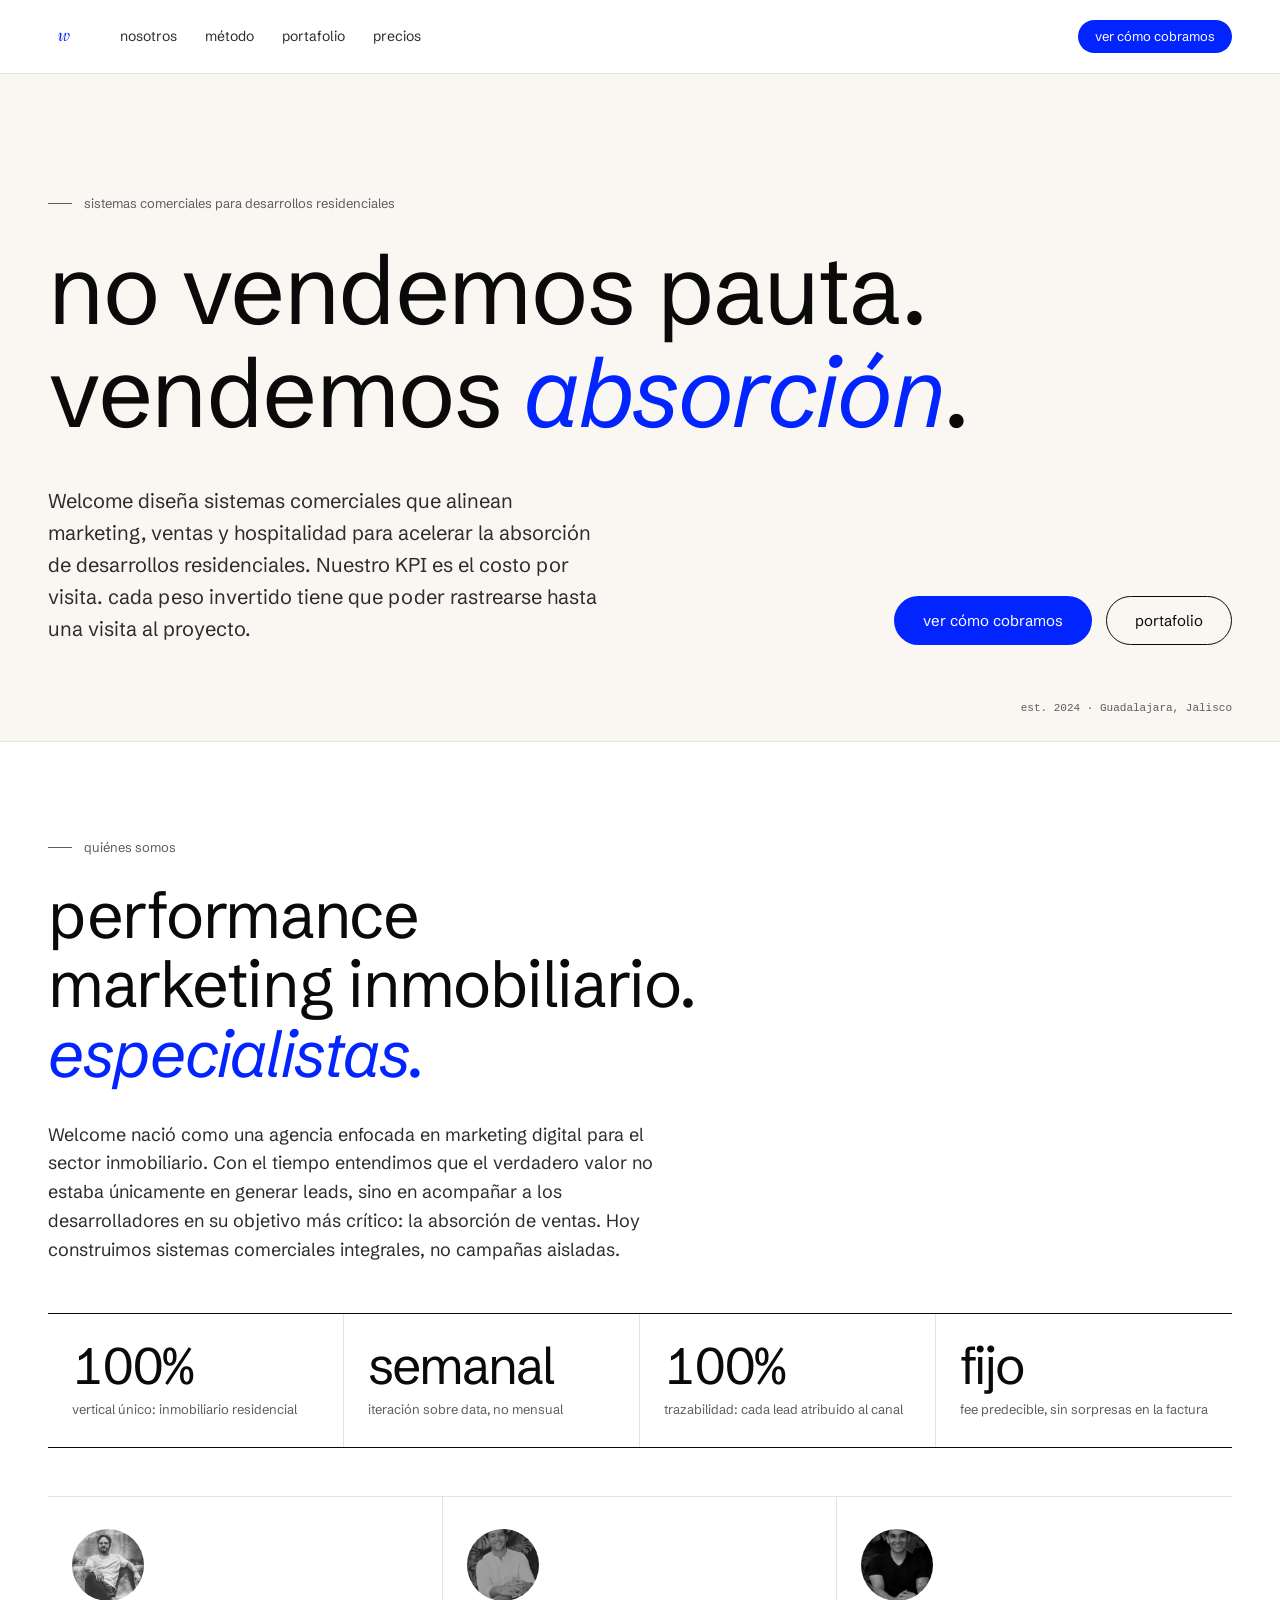
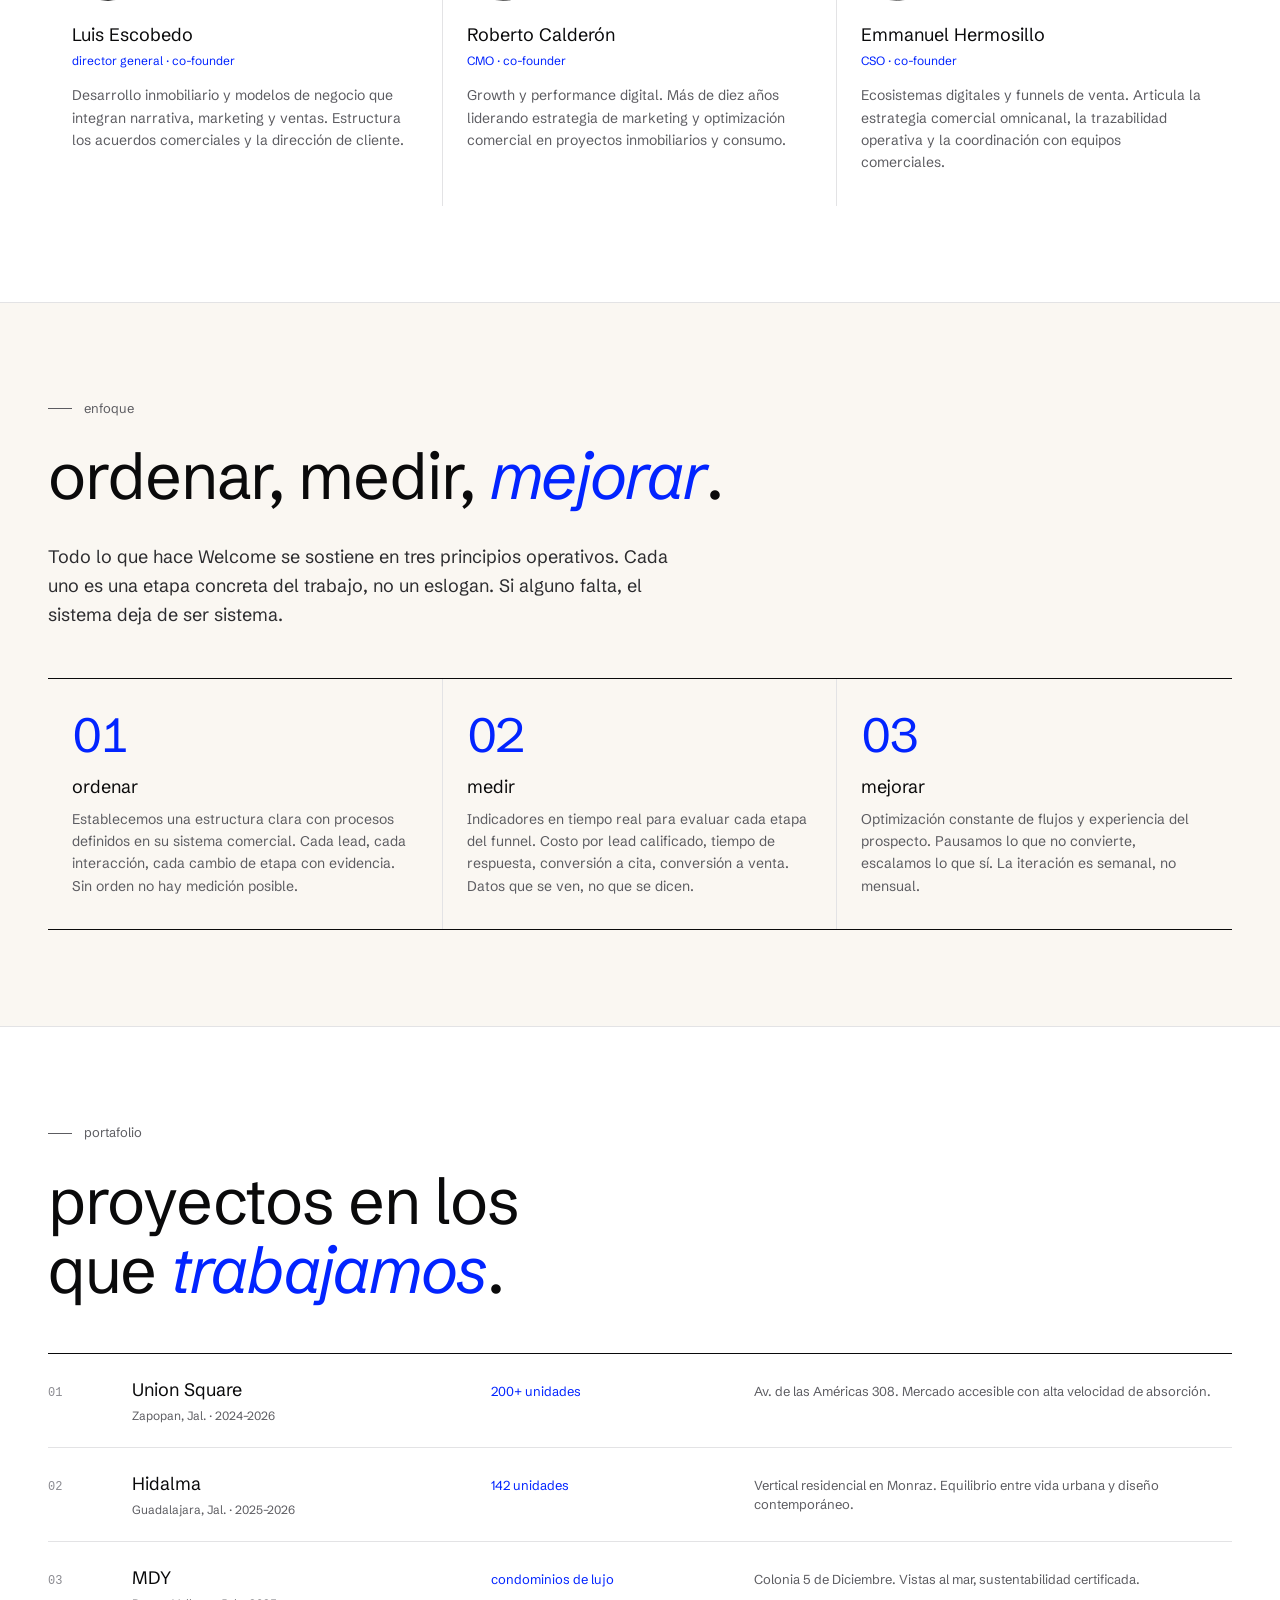
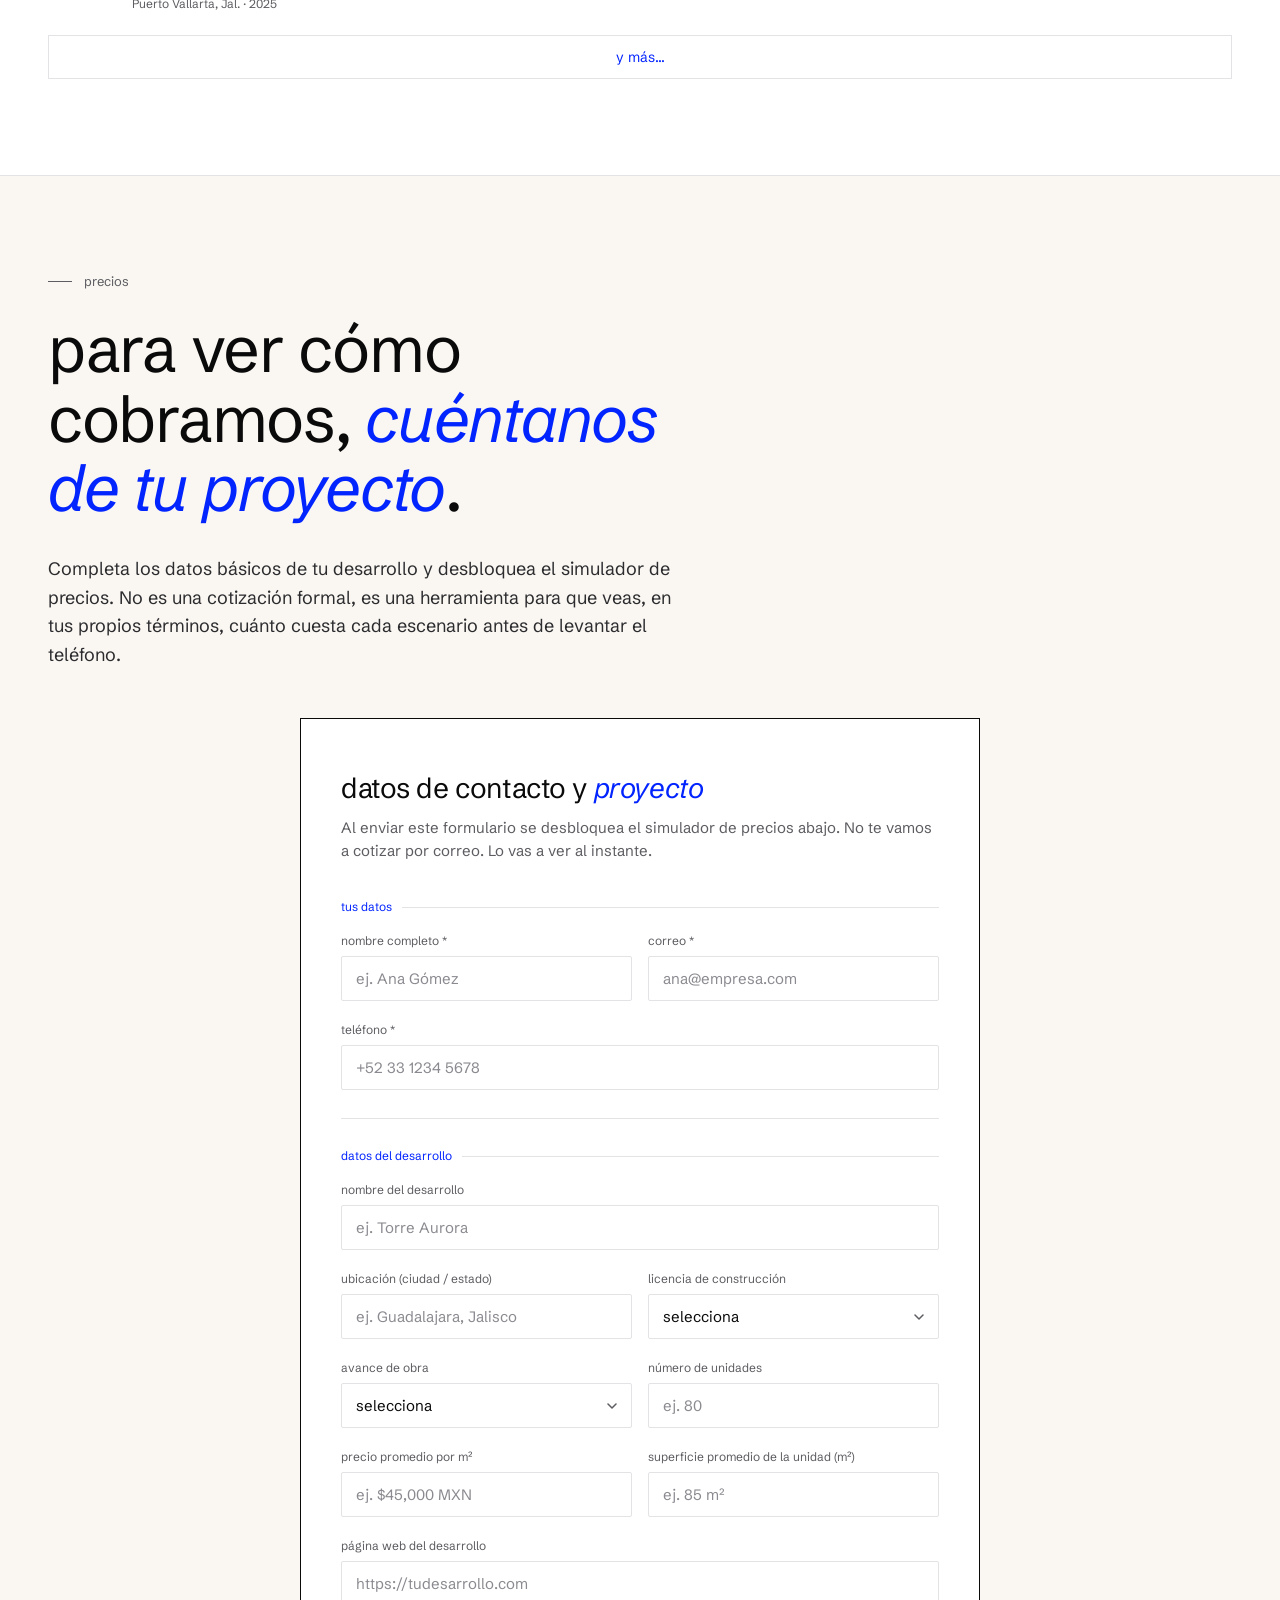
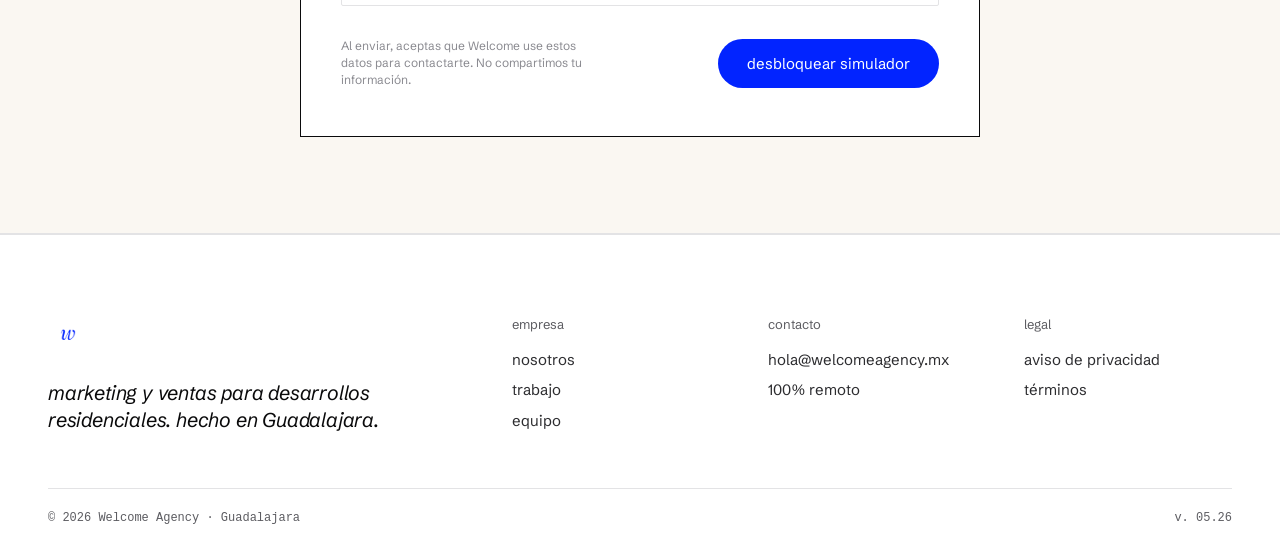
==== commit 6c7be4aa: "feat: team photos, collapsible portfolio, form-to-email, OG tags, favicon, post-form personalization" ====
--- a/index.html
+++ b/index.html
@@ -5,6 +5,25 @@
 <title>Welcome Agency | sistemas comerciales para desarrollos residenciales</title>
 <meta name="viewport" content="width=device-width, initial-scale=1">
 <meta name="description" content="Welcome Agency diseña sistemas comerciales que alinean marketing, ventas y hospitalidad para acelerar la absorción de desarrollos residenciales. Guadalajara, México.">
+
+<!-- Favicon -->
+<link rel="icon" type="image/png" href="assets/favicon.png">
+<link rel="apple-touch-icon" href="assets/favicon.png">
+
+<!-- Open Graph / WhatsApp -->
+<meta property="og:type" content="website">
+<meta property="og:title" content="Welcome Agency | sistemas comerciales para desarrollos residenciales">
+<meta property="og:description" content="Diseñamos sistemas comerciales que alinean marketing, ventas y hospitalidad para acelerar la absorción de desarrollos residenciales.">
+<meta property="og:image" content="https://welcomeagency.mx/assets/favicon.png">
+<meta property="og:url" content="https://welcomeagency.mx">
+<meta property="og:site_name" content="Welcome Agency">
+
+<!-- Twitter Card -->
+<meta name="twitter:card" content="summary">
+<meta name="twitter:title" content="Welcome Agency | sistemas comerciales para desarrollos residenciales">
+<meta name="twitter:description" content="Marketing y ventas para desarrollos residenciales. Guadalajara, México.">
+<meta name="twitter:image" content="https://welcomeagency.mx/assets/favicon.png">
+
 <link rel="preconnect" href="https://fonts.googleapis.com">
 <link rel="preconnect" href="https://fonts.gstatic.com" crossorigin>
 <link href="https://fonts.googleapis.com/css2?family=Schibsted+Grotesk:ital,wght@0,400..900;1,400..900&display=swap" rel="stylesheet">
@@ -413,6 +432,17 @@
 .gate-success.is-visible { display: block; }
 .gate-success h3 { font-size: 24px; margin-bottom: 12px; letter-spacing: -.015em; }
 .gate-success p { font-size: 15px; color: var(--ink-2); }
+
+/* ---- PORTFOLIO TOGGLE ---- */
+.portfolio-toggle {
+  appearance: none; border: 1px solid var(--rule); background: var(--paper);
+  font-family: var(--font-sans); font-size: 14px; color: var(--welcome-blue);
+  padding: 12px 28px; cursor: pointer; width: 100%;
+  transition: background .18s var(--ease); margin-top: -1px;
+}
+.portfolio-toggle:hover { background: var(--welcome-blue-soft); }
+.portfolio-extra { display: none; }
+.portfolio-extra.is-open { display: block; }
 </style>
 </head>
 <body>
@@ -487,19 +517,19 @@
     <!-- Team -->
     <div class="team-grid reveal">
       <div class="team-card">
-        <div class="team-card__avatar">LE</div>
+        <div class="team-card__avatar"><img src="assets/team-luis.jpg" alt="Luis Escobedo"></div>
         <div class="team-card__name">Luis Escobedo</div>
         <div class="team-card__role">director general &middot; co-founder</div>
         <div class="team-card__desc">Desarrollo inmobiliario y modelos de negocio que integran narrativa, marketing y ventas. Estructura los acuerdos comerciales y la direcci&oacute;n de cliente.</div>
       </div>
       <div class="team-card">
-        <div class="team-card__avatar">RC</div>
+        <div class="team-card__avatar"><img src="assets/team-roberto.jpg" alt="Roberto Calder&oacute;n"></div>
         <div class="team-card__name">Roberto Calder&oacute;n</div>
         <div class="team-card__role">CMO &middot; co-founder</div>
         <div class="team-card__desc">Growth y performance digital. M&aacute;s de diez a&ntilde;os liderando estrategia de marketing y optimizaci&oacute;n comercial en proyectos inmobiliarios y consumo.</div>
       </div>
       <div class="team-card">
-        <div class="team-card__avatar">EH</div>
+        <div class="team-card__avatar"><img src="assets/team-emmanuel.jpg" alt="Emmanuel Hermosillo"></div>
         <div class="team-card__name">Emmanuel Hermosillo</div>
         <div class="team-card__role">CSO &middot; co-founder</div>
         <div class="team-card__desc">Ecosistemas digitales y funnels de venta. Articula la estrategia comercial omnicanal, la trazabilidad operativa y la coordinaci&oacute;n con equipos comerciales.</div>
@@ -544,15 +574,15 @@
     <div class="portfolio-list reveal">
       <div class="portfolio-row">
         <div class="portfolio-row__idx">01</div>
+        <div><div class="portfolio-row__name">Union Square</div><div class="portfolio-row__meta">Zapopan, Jal. &middot; 2024&ndash;2026</div></div>
+        <div class="portfolio-row__type">200+ unidades</div>
+        <div class="portfolio-row__note">Av. de las Am&eacute;ricas 308. Mercado accesible con alta velocidad de absorci&oacute;n.</div>
+      </div>
+      <div class="portfolio-row">
+        <div class="portfolio-row__idx">02</div>
         <div><div class="portfolio-row__name">Hidalma</div><div class="portfolio-row__meta">Guadalajara, Jal. &middot; 2025&ndash;2026</div></div>
         <div class="portfolio-row__type">142 unidades</div>
         <div class="portfolio-row__note">Vertical residencial en Monraz. Equilibrio entre vida urbana y dise&ntilde;o contempor&aacute;neo.</div>
-      </div>
-      <div class="portfolio-row">
-        <div class="portfolio-row__idx">02</div>
-        <div><div class="portfolio-row__name">Union Square</div><div class="portfolio-row__meta">Zapopan, Jal. &middot; 2024&ndash;2026</div></div>
-        <div class="portfolio-row__type">200+ unidades</div>
-        <div class="portfolio-row__note">Av. de las Am&eacute;ricas 308. Mercado accesible con alta velocidad de absorci&oacute;n.</div>
       </div>
       <div class="portfolio-row">
         <div class="portfolio-row__idx">03</div>
@@ -560,35 +590,38 @@
         <div class="portfolio-row__type">condominios de lujo</div>
         <div class="portfolio-row__note">Colonia 5 de Diciembre. Vistas al mar, sustentabilidad certificada.</div>
       </div>
-      <div class="portfolio-row">
-        <div class="portfolio-row__idx">04</div>
-        <div><div class="portfolio-row__name">Bosque Tulum</div><div class="portfolio-row__meta">Tulum, Q. Roo &middot; 2024&ndash;2025</div></div>
-        <div class="portfolio-row__type">20 lotes</div>
-        <div class="portfolio-row__note">Plurifamiliares y comercial. Ecosistema entre arquitectura y naturaleza.</div>
-      </div>
-      <div class="portfolio-row">
-        <div class="portfolio-row__idx">05</div>
-        <div><div class="portfolio-row__name">Solar &middot; Ojos de Agua</div><div class="portfolio-row__meta">Av&aacute;ndaro, Edo. M&eacute;x. &middot; 2024&ndash;2025</div></div>
-        <div class="portfolio-row__type">lotes unifamiliares</div>
-        <div class="portfolio-row__note">H&aacute;bitat regenerativo. Biopiscinas, yoga shala, casa de arte.</div>
-      </div>
-      <div class="portfolio-row">
-        <div class="portfolio-row__idx">06</div>
-        <div><div class="portfolio-row__name">LOTU 587</div><div class="portfolio-row__meta">Zapopan, Jal. &middot; 2025&ndash;2026</div></div>
-        <div class="portfolio-row__type">inversi&oacute;n inteligente</div>
-        <div class="portfolio-row__note">Posicionamiento de inversi&oacute;n inmobiliaria.</div>
-      </div>
-      <div class="portfolio-row">
-        <div class="portfolio-row__idx">07</div>
-        <div><div class="portfolio-row__name">Casa Mango</div><div class="portfolio-row__meta">La Saladita, Gro. &middot; 2024&ndash;2025</div></div>
-        <div class="portfolio-row__type">residencia de playa</div>
-        <div class="portfolio-row__note">Refugio sofisticado. Conexi&oacute;n &iacute;ntima con el ritmo del mar.</div>
-      </div>
-      <div class="portfolio-row">
-        <div class="portfolio-row__idx">08</div>
-        <div><div class="portfolio-row__name">Bosque Seattle</div><div class="portfolio-row__meta">Zapopan, Jal. &middot; 2025</div></div>
-        <div class="portfolio-row__type">desarrollo sustentable</div>
-        <div class="portfolio-row__note">Integraci&oacute;n con la naturaleza. Habitabilidad consciente.</div>
+      <button class="portfolio-toggle" id="portfolioToggle" onclick="togglePortfolio()">y m&aacute;s...</button>
+      <div class="portfolio-extra" id="portfolioExtra">
+        <div class="portfolio-row">
+          <div class="portfolio-row__idx">04</div>
+          <div><div class="portfolio-row__name">Bosque Tulum</div><div class="portfolio-row__meta">Tulum, Q. Roo &middot; 2024&ndash;2025</div></div>
+          <div class="portfolio-row__type">20 lotes</div>
+          <div class="portfolio-row__note">Plurifamiliares y comercial. Ecosistema entre arquitectura y naturaleza.</div>
+        </div>
+        <div class="portfolio-row">
+          <div class="portfolio-row__idx">05</div>
+          <div><div class="portfolio-row__name">Solar &middot; Ojos de Agua</div><div class="portfolio-row__meta">Av&aacute;ndaro, Edo. M&eacute;x. &middot; 2024&ndash;2025</div></div>
+          <div class="portfolio-row__type">lotes unifamiliares</div>
+          <div class="portfolio-row__note">H&aacute;bitat regenerativo. Biopiscinas, yoga shala, casa de arte.</div>
+        </div>
+        <div class="portfolio-row">
+          <div class="portfolio-row__idx">06</div>
+          <div><div class="portfolio-row__name">LOTU 587</div><div class="portfolio-row__meta">Zapopan, Jal. &middot; 2025&ndash;2026</div></div>
+          <div class="portfolio-row__type">inversi&oacute;n inteligente</div>
+          <div class="portfolio-row__note">Posicionamiento de inversi&oacute;n inmobiliaria.</div>
+        </div>
+        <div class="portfolio-row">
+          <div class="portfolio-row__idx">07</div>
+          <div><div class="portfolio-row__name">Casa Mango</div><div class="portfolio-row__meta">La Saladita, Gro. &middot; 2024&ndash;2025</div></div>
+          <div class="portfolio-row__type">residencia de playa</div>
+          <div class="portfolio-row__note">Refugio sofisticado. Conexi&oacute;n &iacute;ntima con el ritmo del mar.</div>
+        </div>
+        <div class="portfolio-row">
+          <div class="portfolio-row__idx">08</div>
+          <div><div class="portfolio-row__name">Bosque Seattle</div><div class="portfolio-row__meta">Zapopan, Jal. &middot; 2025</div></div>
+          <div class="portfolio-row__type">desarrollo sustentable</div>
+          <div class="portfolio-row__note">Integraci&oacute;n con la naturaleza. Habitabilidad consciente.</div>
+        </div>
       </div>
     </div>
   </div>
@@ -948,9 +981,40 @@
   // ============================================================
   window.handleGateSubmit = function(e) {
     e.preventDefault();
+    var form = document.getElementById('leadForm');
+    var fullName = form.querySelector('[name="nombre"]').value.trim();
+    var firstName = fullName.split(' ')[0];
+
+    // Send form data to email via Formspree
+    var formData = new FormData(form);
+    fetch('https://formspree.io/f/xvzlyzaq', {
+      method: 'POST',
+      body: formData,
+      headers: { 'Accept': 'application/json' }
+    });
+
     document.getElementById('gateForm').style.display = 'none';
     document.getElementById('gateSuccess').classList.add('is-visible');
     document.getElementById('cotizador').classList.add('is-visible');
+
+    // Personalize the page with first name
+    if(firstName) {
+      var successEl = document.getElementById('gateSuccess');
+      successEl.querySelector('h3').textContent = 'datos recibidos, ' + firstName;
+      successEl.querySelector('p').textContent = 'Baja para ver el simulador de precios. Ya puedes configurar tu escenario, ' + firstName + '.';
+
+      // Personalize cotizador CTA
+      var ddTitle = document.querySelector('.dd-cta__title');
+      if(ddTitle) ddTitle.innerHTML = firstName + ', si los números resuenan, <em>hablemos</em>.';
+
+      // Personalize contact section
+      var contactTitle = document.querySelector('#cotizador .section__title');
+      // Find the last section title in cotizador (the contact one)
+      var allTitles = document.querySelectorAll('#cotizador .section__title');
+      var lastTitle = allTitles[allTitles.length - 1];
+      if(lastTitle) lastTitle.innerHTML = firstName + ', cada semana sin sistema es <em>absorción que no vuelve</em>.';
+    }
+
     // Scroll to cotizador
     setTimeout(function(){
       document.getElementById('cotizador').scrollIntoView({behavior:'smooth', block:'start'});
@@ -1039,6 +1103,14 @@
   },{threshold:0.12});
   revealEls.forEach(function(el){obs.observe(el)});
 
+  // Portfolio toggle
+  window.togglePortfolio = function(){
+    var extra = document.getElementById('portfolioExtra');
+    var btn = document.getElementById('portfolioToggle');
+    var open = extra.classList.toggle('is-open');
+    btn.textContent = open ? 'ver menos' : 'y más...';
+  };
+
   // Smooth scroll
   document.querySelectorAll('a[href^="#"]').forEach(function(a){
     a.addEventListener('click',function(ev){
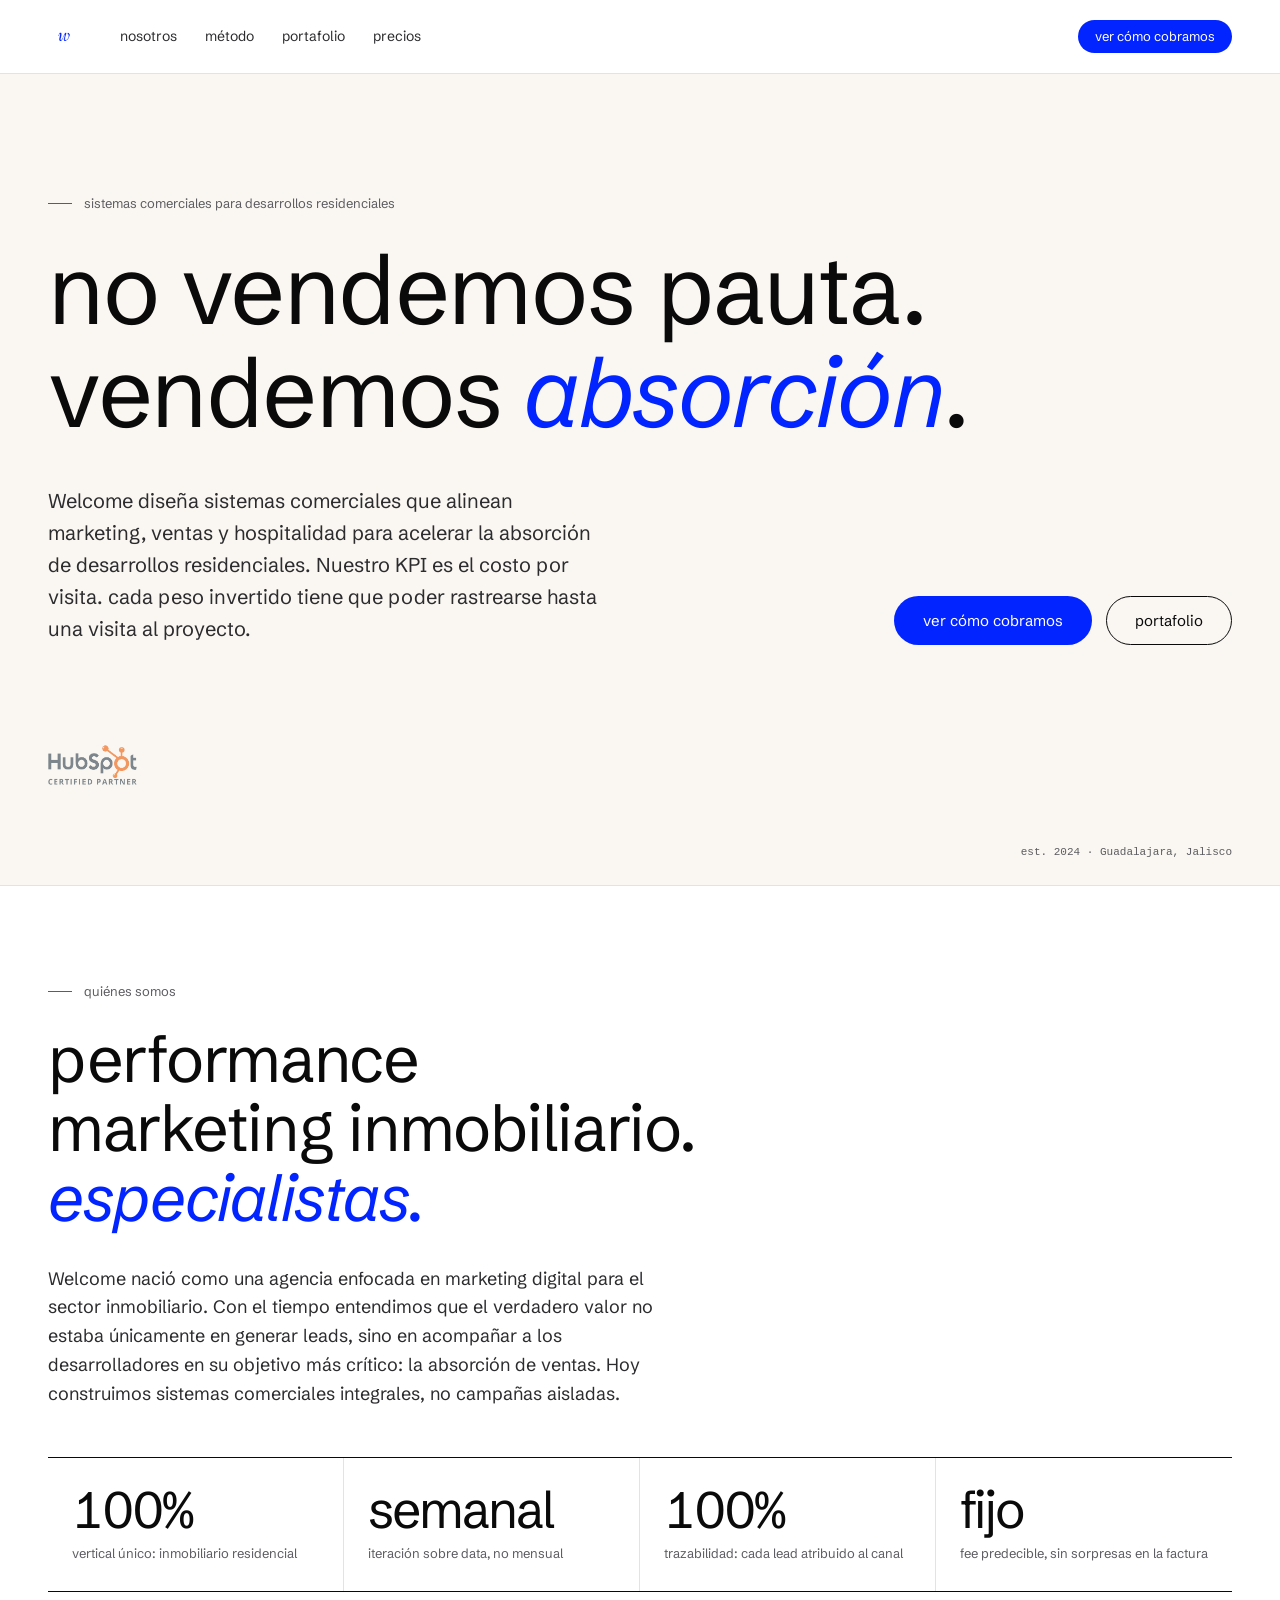
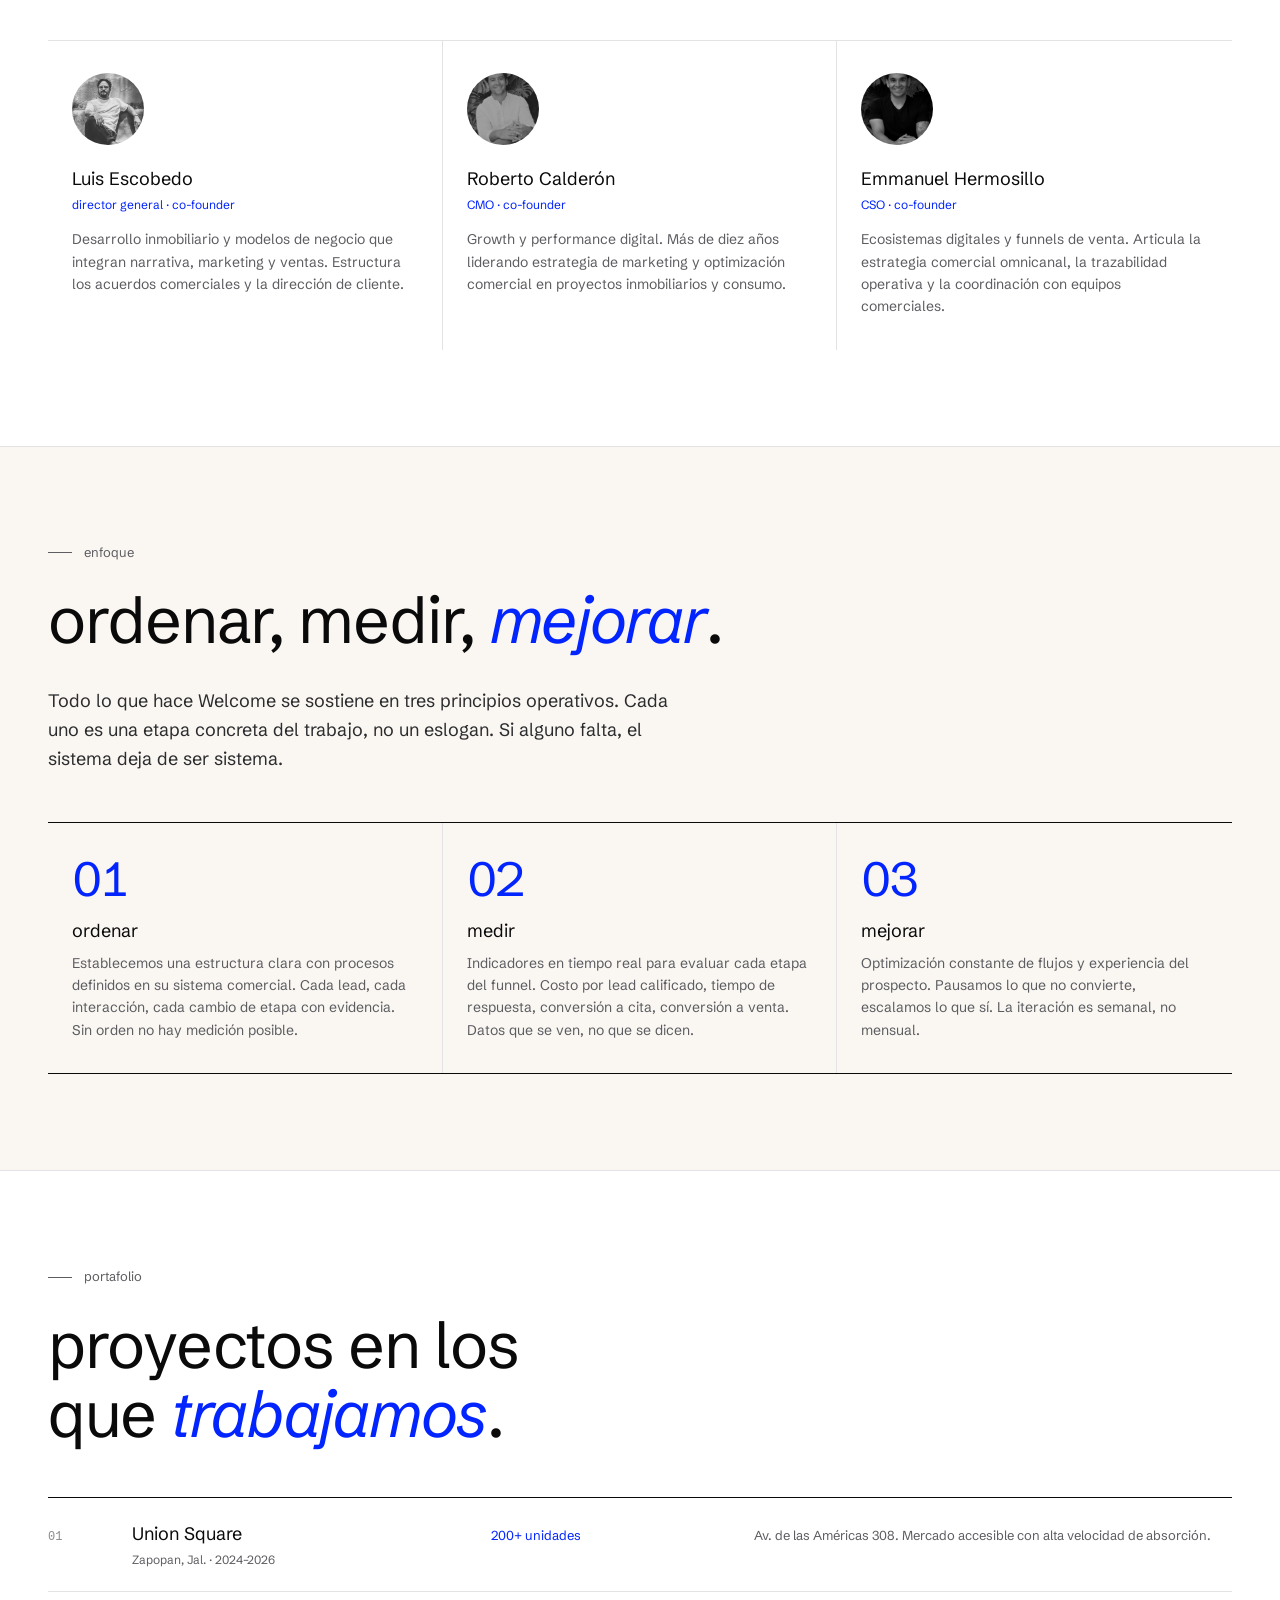
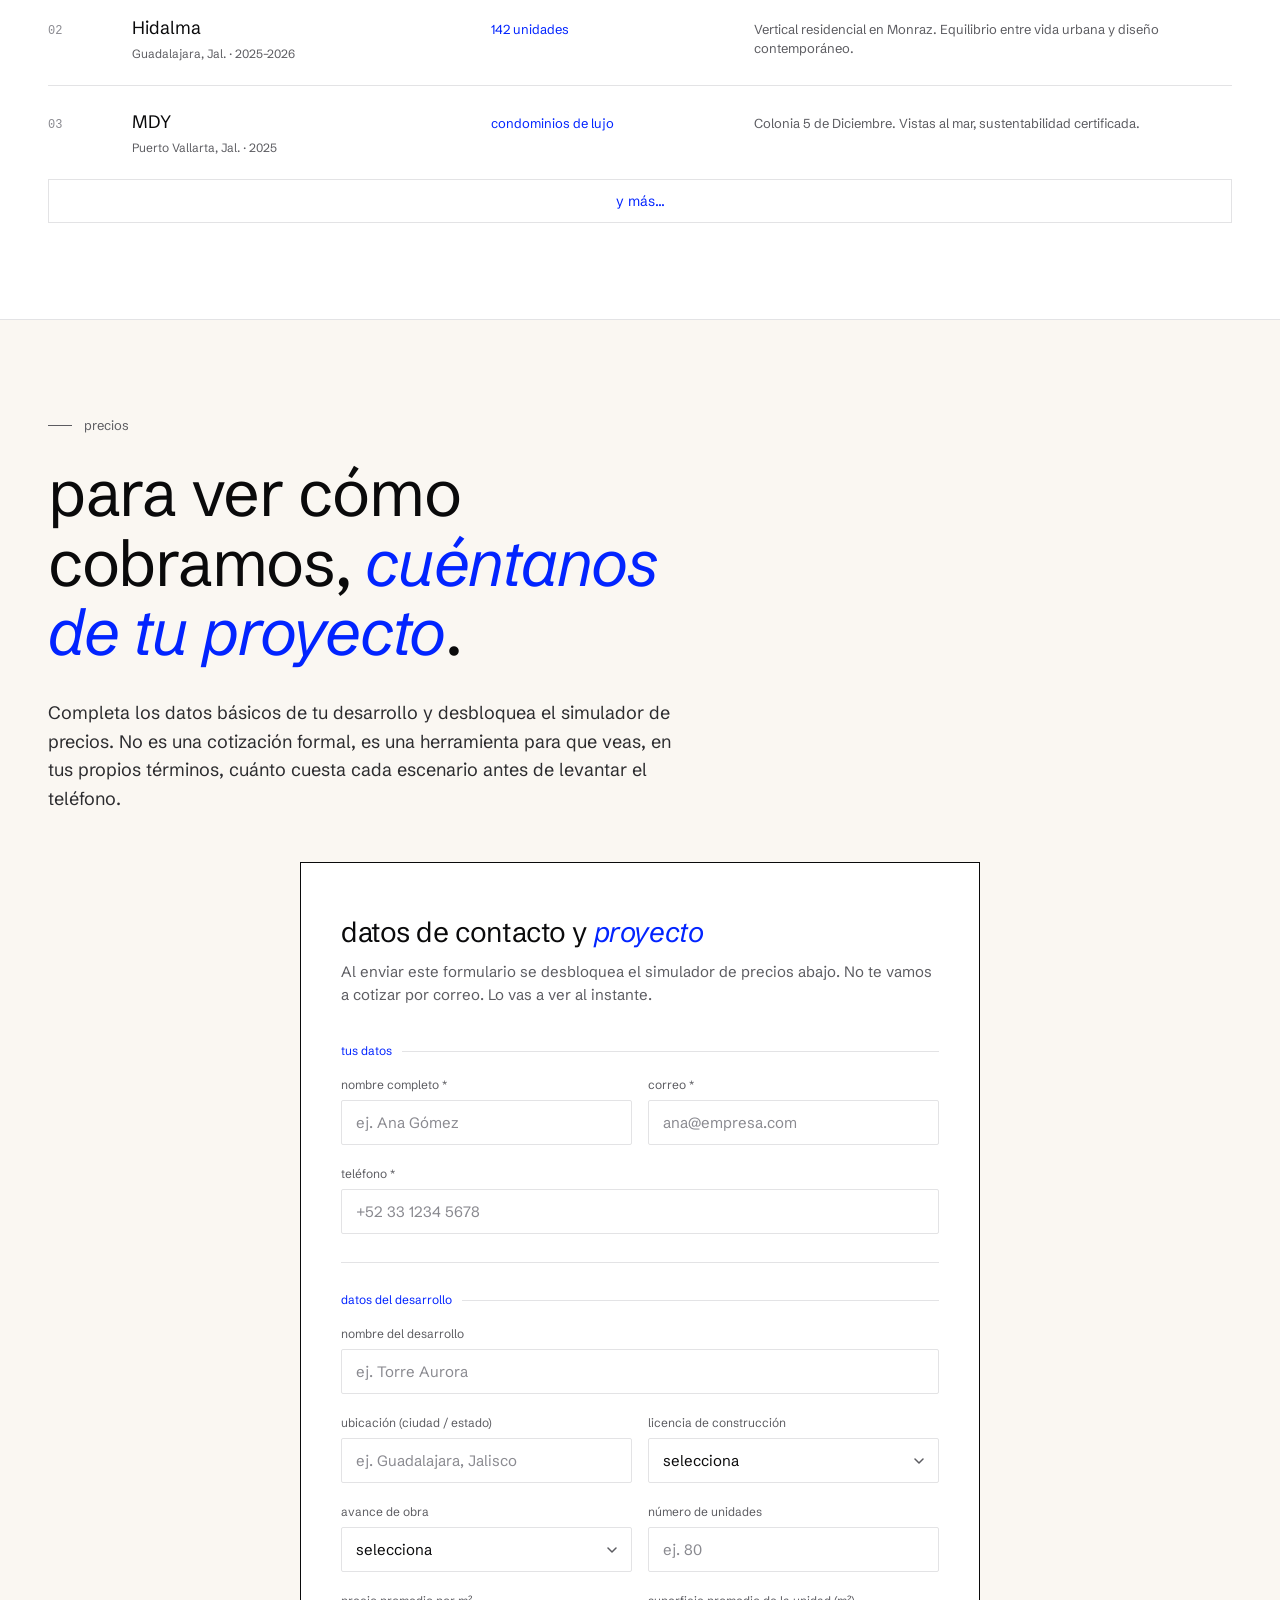
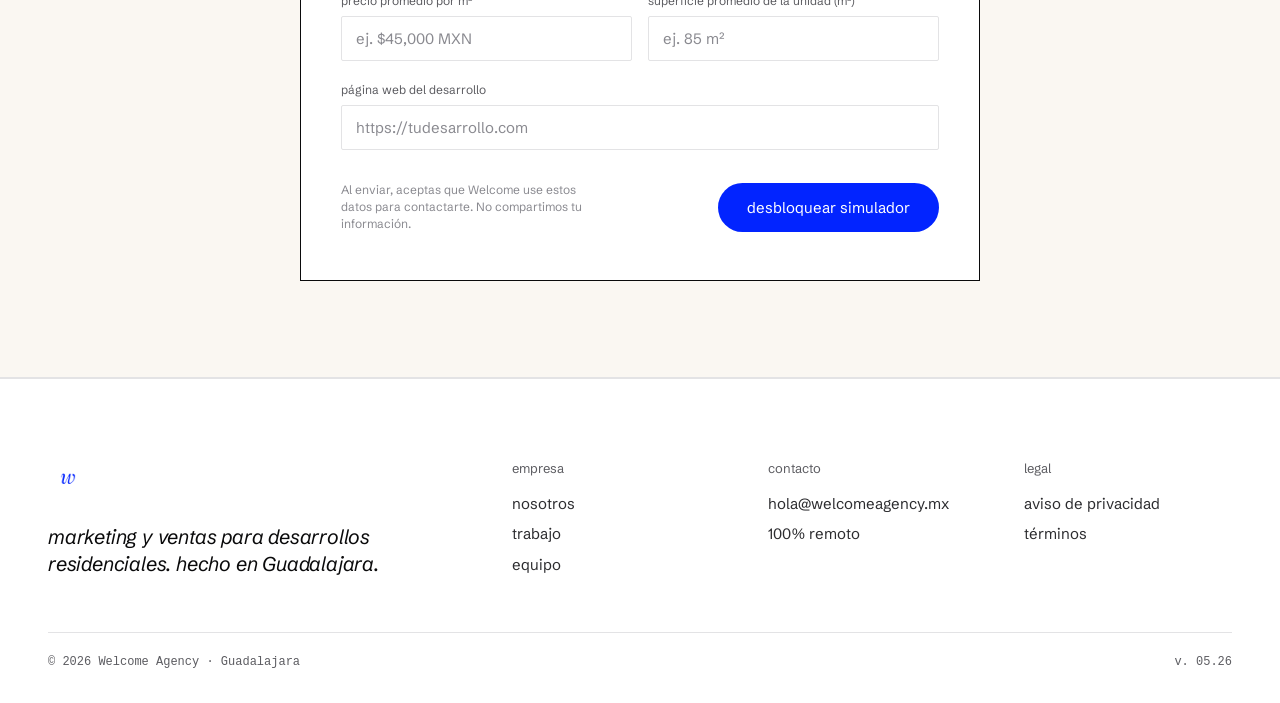
==== commit e11caa8a: "feat: add HubSpot Certified Partner badge to hero" ====
--- a/index.html
+++ b/index.html
@@ -479,6 +479,9 @@
         <a href="#precios" class="btn btn--lg">ver c&oacute;mo cobramos</a>
         <a href="#portafolio" class="btn btn--secondary btn--lg">portafolio</a>
       </div>
+      <div style="margin-top:32px;display:flex;align-items:center;gap:12px">
+        <img src="assets/hubspot-partner.png" alt="HubSpot Certified Partner" style="height:48px;width:auto;opacity:.7">
+      </div>
     </div>
   </div>
   <div class="hero__meta">est. 2024 &middot; Guadalajara, Jalisco</div>
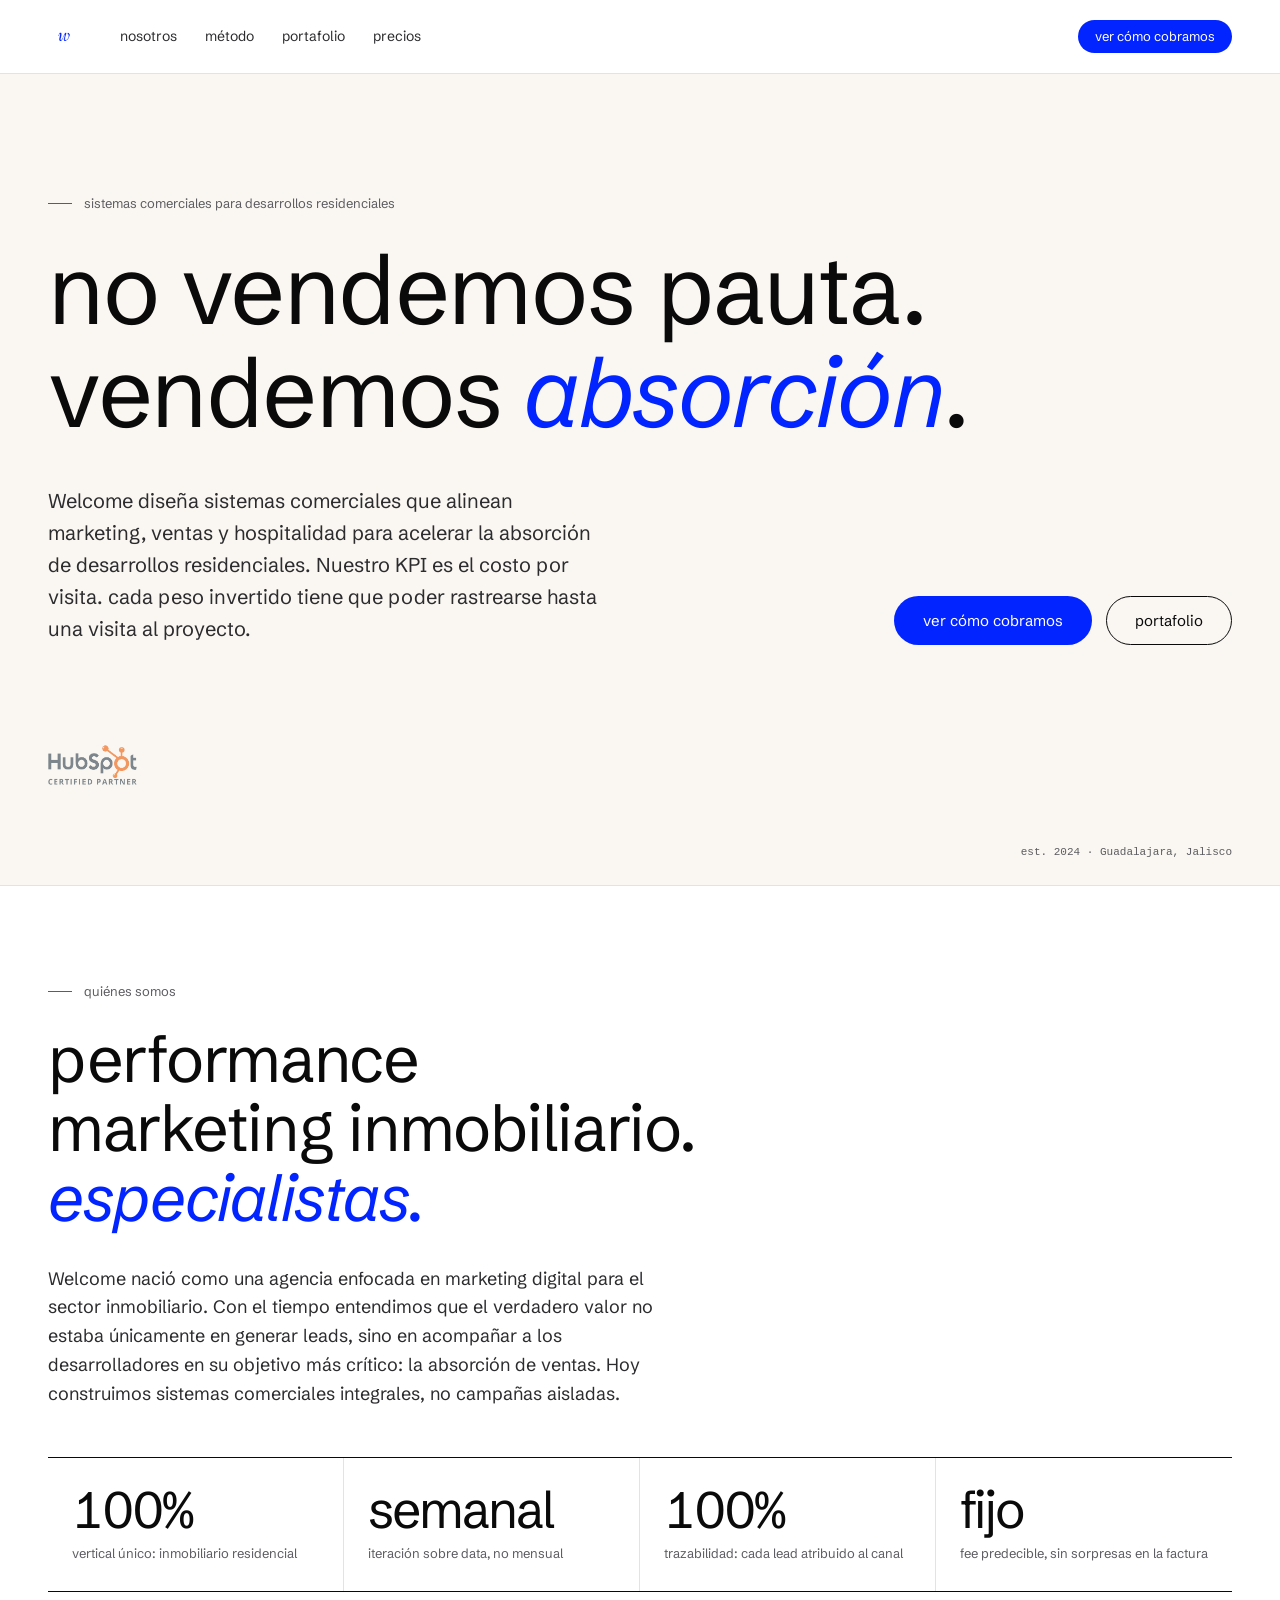
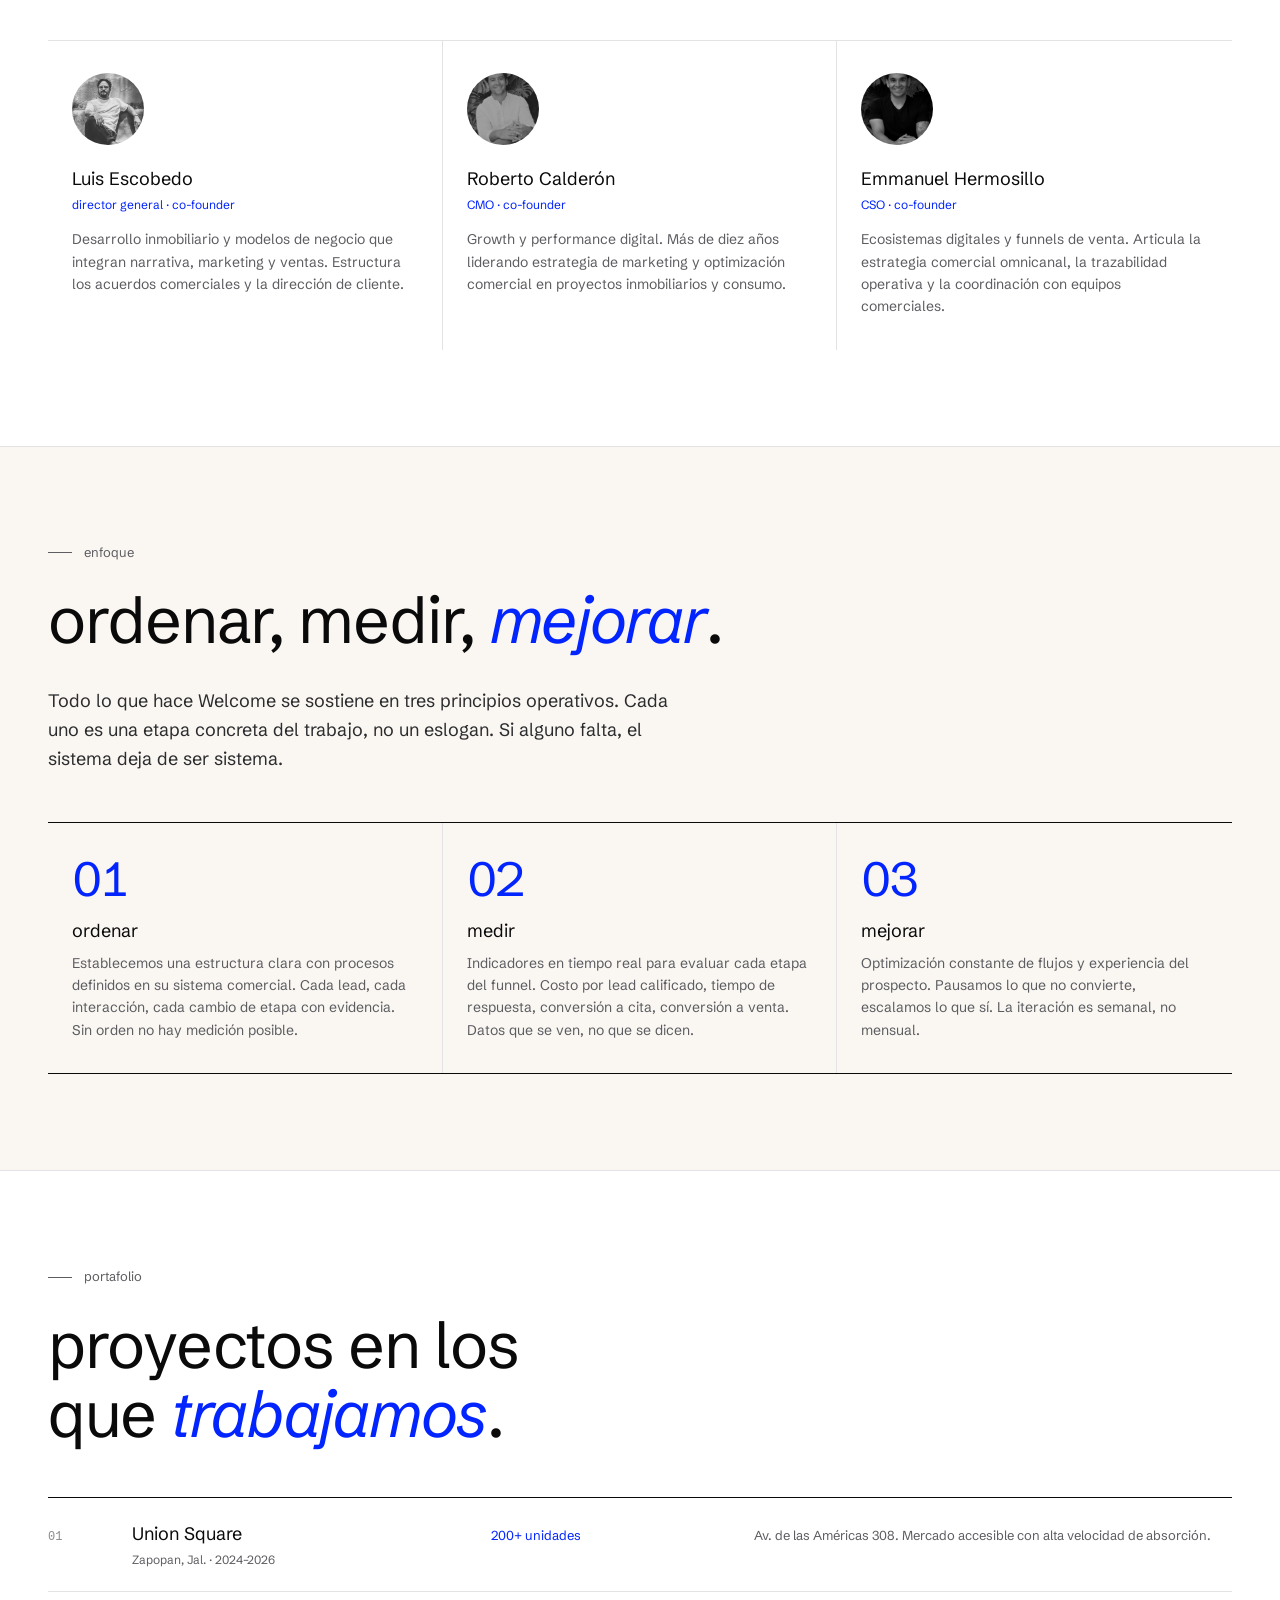
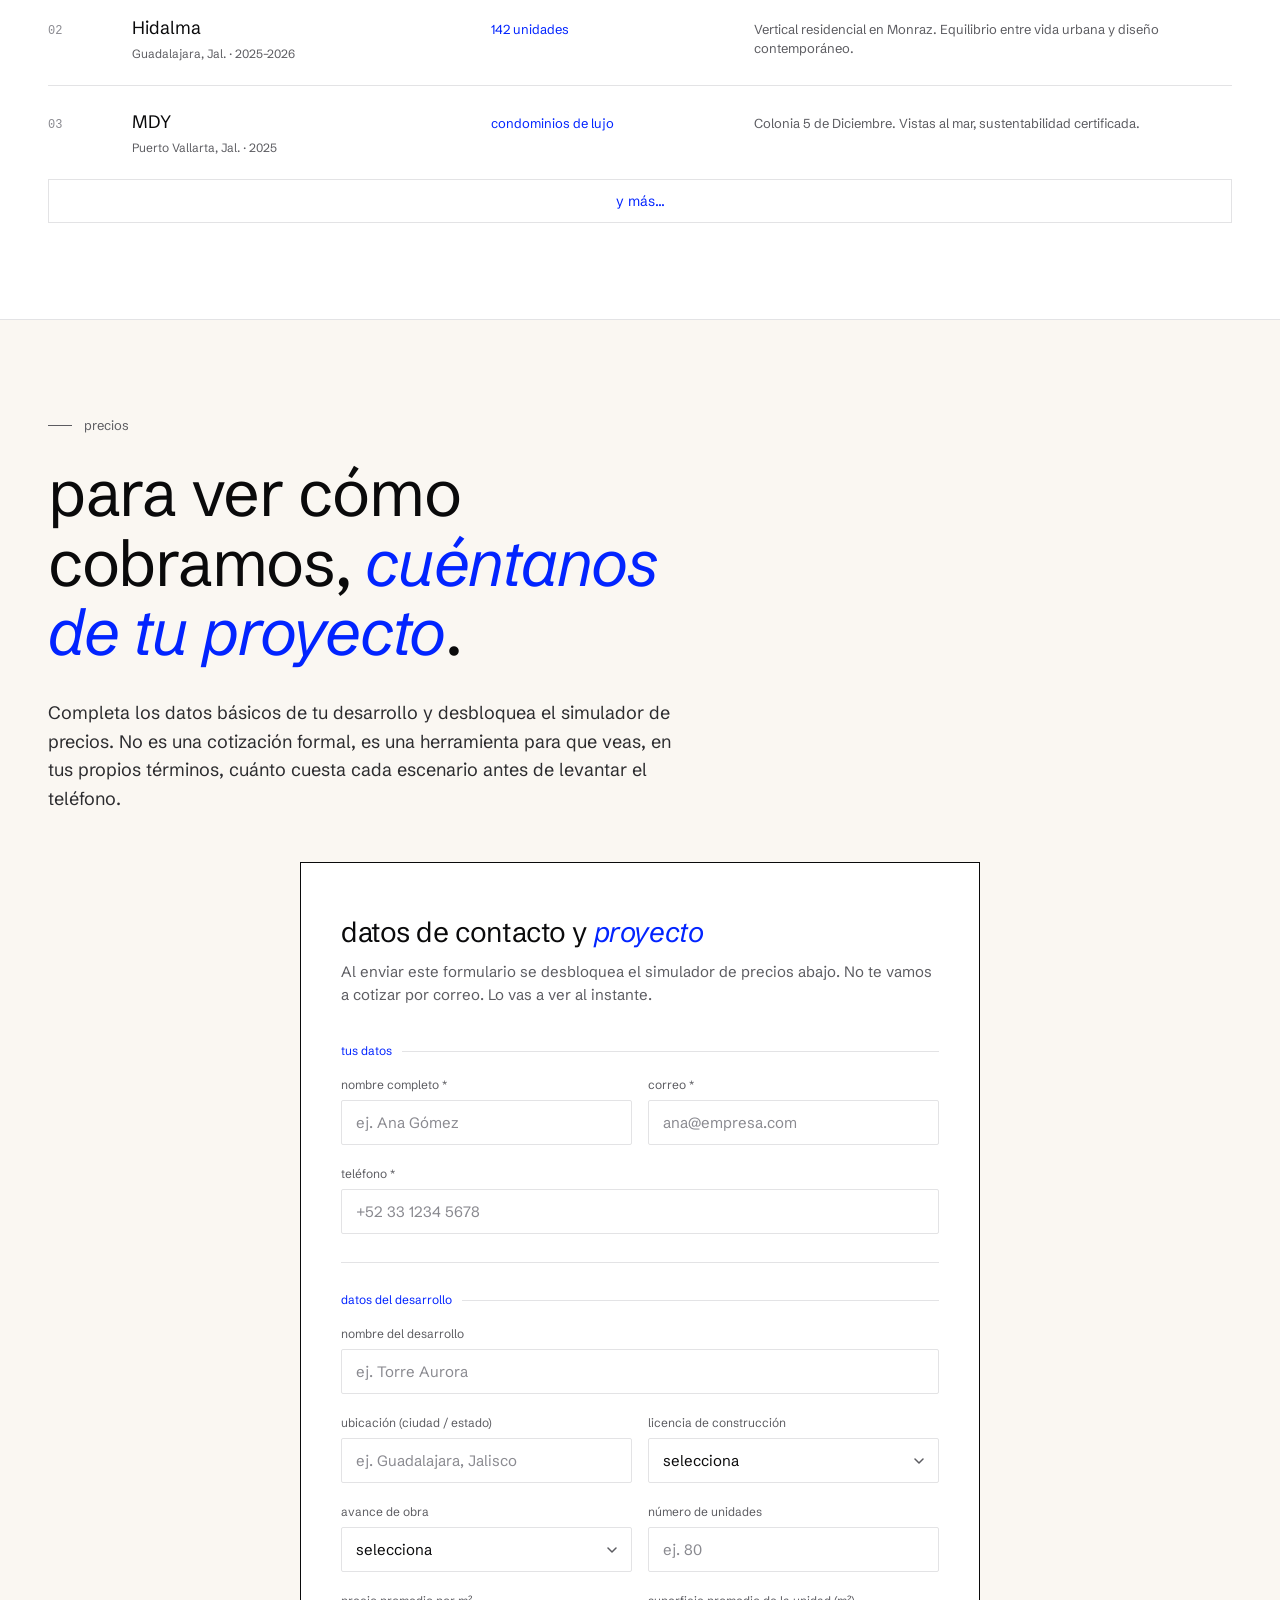
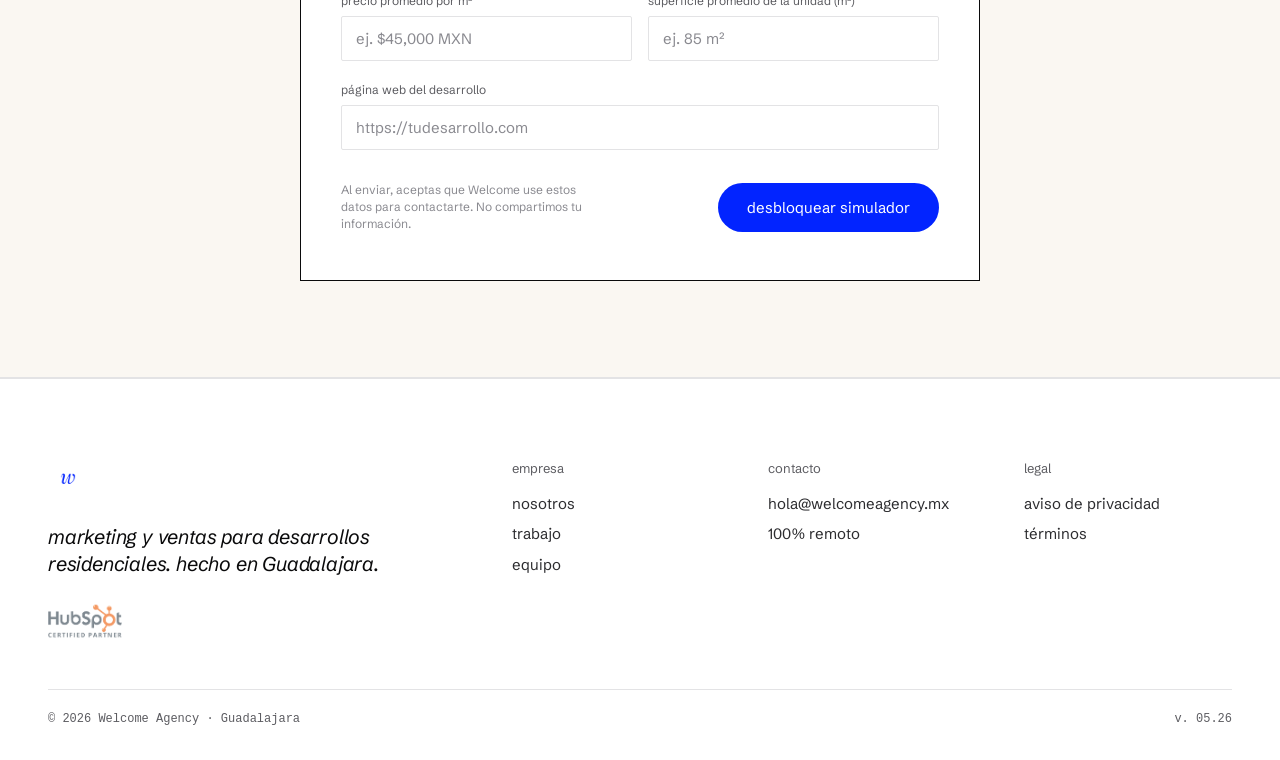
==== commit 7747caed: "feat: add HubSpot Certified Partner badge to footer" ====
--- a/index.html
+++ b/index.html
@@ -952,6 +952,9 @@
       <div>
         <img src="assets/logo-w-blue.png" alt="Welcome" class="footer__logo">
         <div class="footer__tagline">marketing y ventas para desarrollos residenciales. hecho en Guadalajara.</div>
+        <div style="margin-top:24px;display:flex;align-items:center;gap:12px">
+          <img src="assets/hubspot-partner.png" alt="HubSpot Certified Partner" style="height:40px;width:auto;opacity:.7">
+        </div>
       </div>
       <div>
         <div class="footer__col-header">empresa</div>
